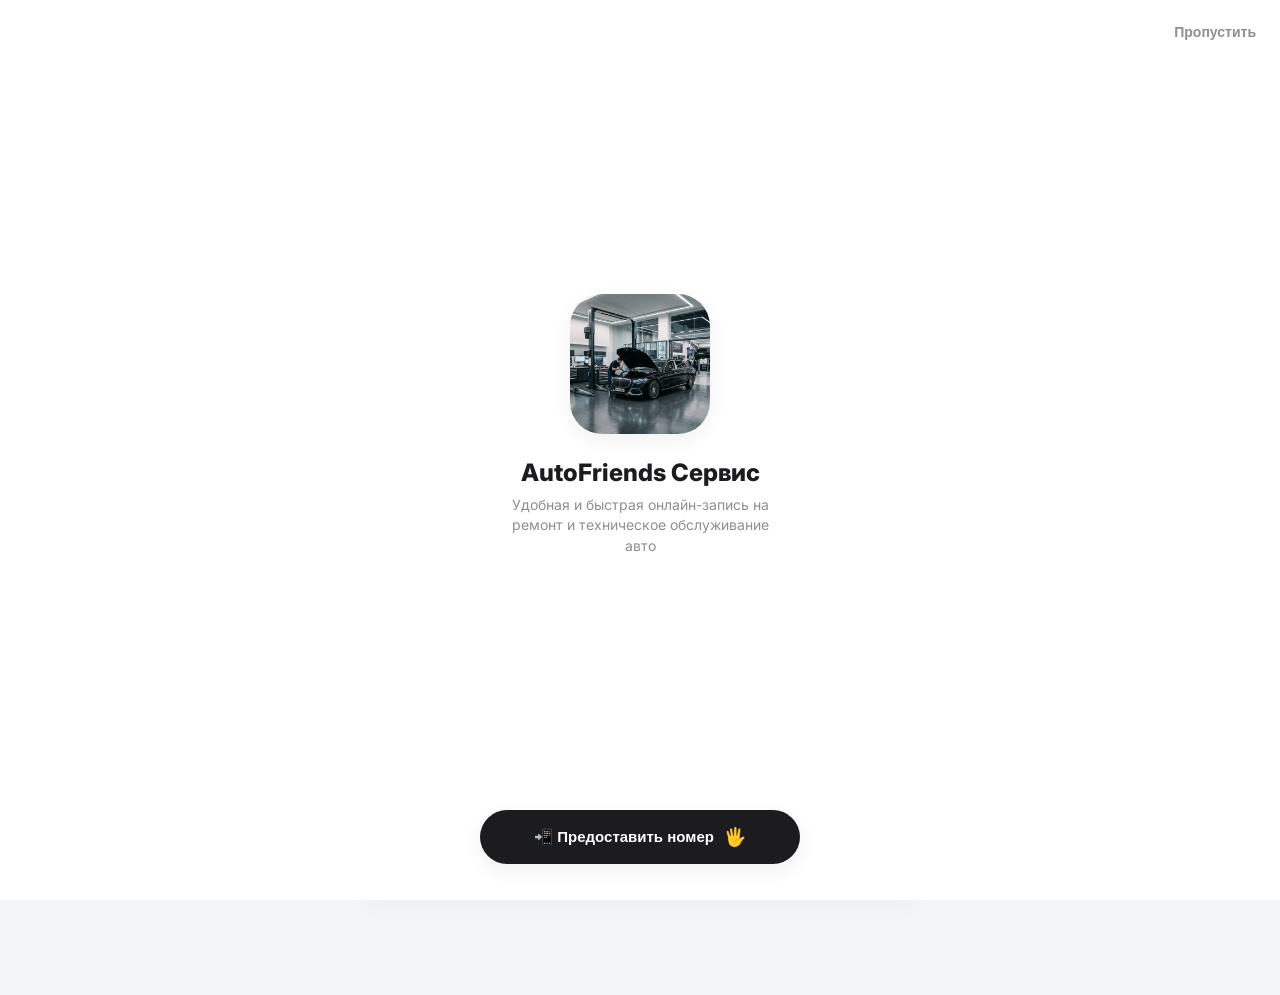
==== index.html @ 07f0e3ab "Implement SVG curved notch path under central floating circle button for navbar matching reference n" ====
<!DOCTYPE html>
<html lang="ru">
<head>
  <meta charset="UTF-8" />
  <meta name="viewport" content="width=device-width, initial-scale=1.0, maximum-scale=1.0, user-scalable=no, viewport-fit=cover" />
  <title>AutoFriends — Автосервис</title>
  <script src="https://telegram.org/js/telegram-web-app.js"></script>
  <link rel="preconnect" href="https://fonts.googleapis.com">
  <link rel="preconnect" href="https://fonts.gstatic.com" crossorigin>
  <link href="https://fonts.googleapis.com/css2?family=Inter:wght@400;500;600;700;800&display=swap" rel="stylesheet">
  <link rel="stylesheet" href="style.css?v=61.0" />
</head>
<body>

  <!-- ══════════════════════════════════════════════
       WELCOME ONBOARDING SCREEN (Hand Phone Request)
       ══════════════════════════════════════════════ -->
  <div id="triton-onboarding-screen" class="af-onboarding-overlay hidden">
    <div style="display:flex;justify-content:flex-end;">
      <button type="button" id="onboarding-cancel-btn" style="background:none;border:none;color:var(--gray-3);font-size:14px;font-weight:600;cursor:pointer;">Пропустить</button>
    </div>

    <div class="af-onboard-center">
      <div class="af-onboard-icon">
        <img src="images/hero.jpg" alt="AutoFriends" />
      </div>
      <h2 class="af-onboard-title">AutoFriends Сервис</h2>
      <p class="af-onboard-sub">Удобная и быстрая онлайн-запись на ремонт и техническое обслуживание авто</p>
    </div>

    <div>
      <button type="button" class="af-hand-phone-btn" id="onboarding-next-btn">
        <span>📲 Предоставить номер</span>
        <span style="font-size:18px;">🖐️</span>
      </button>
    </div>
  </div>

  <!-- ══════════════════════════════════════════════
       MAIN APP SHELL
       ══════════════════════════════════════════════ -->
  <div id="app">

    <!-- Top Header with Interactive Profile Chip -->
    <header class="af-header">
      <div class="af-header-title-box">
        <span class="af-header-sub">ОФИЦИАЛЬНЫЙ СЕРВИС</span>
        <h1 class="af-header-title">AutoFriends</h1>
      </div>

      <!-- User Profile Chip in Top Right Header -->
      <div class="af-user-chip" id="top-user-profile-btn" data-tab="profile">
        <div class="af-user-avatar">👤</div>
        <span class="af-user-name" id="user-greeting">Клиент</span>
      </div>
    </header>

    <!-- Main Content Tabs -->
    <main class="content">

      <!-- ════════════════════════════════════════
           🏠 TAB 1: ГЛАВНАЯ (Hero Slider + Big CTA + Advantages)
           ════════════════════════════════════════ -->
      <section id="tab-home" class="tab-content active">

        <!-- 1. Top Auto-Sliding Promo Carousel -->
        <div class="af-carousel-wrapper" id="home-promo-carousel">
          <div class="af-carousel-track" id="carousel-track">

            <!-- Slide 1 -->
            <div class="af-carousel-slide" style="background-image: url('images/hero.jpg');" data-tab="booking" data-step="1">
              <div class="af-slide-glass-panel">
                <span class="af-slide-tag">🔥 АКЦИЯ МЕСЯЦА</span>
                <h2 class="af-slide-title">Комплексное ТО со скидкой 15%</h2>
                <p class="af-slide-sub">Замена масла + 3 фильтра с гарантией 12 месяцев</p>
              </div>
            </div>

            <!-- Slide 2 -->
            <div class="af-carousel-slide" style="background-image: url('images/susp.jpg');" data-tab="booking" data-step="1">
              <div class="af-slide-glass-panel">
                <span class="af-slide-tag">⚡ СПЕЦПРЕДЛОЖЕНИЕ</span>
                <h2 class="af-slide-title">Бесплатная диагностика подвески</h2>
                <p class="af-slide-sub">При ремонте ходовой части от 3 000 ₽</p>
              </div>
            </div>

            <!-- Slide 3 -->
            <div class="af-carousel-slide" style="background-image: url('images/ac.jpg');" data-tab="booking" data-step="1">
              <div class="af-slide-glass-panel">
                <span class="af-slide-tag">❄️ КЛИМАТ СЕРВИС</span>
                <h2 class="af-slide-title">Заправка кондиционера за 1 990 ₽</h2>
                <p class="af-slide-sub">Полная антибактериальная обработка системы</p>
              </div>
            </div>

          </div>

          <!-- Carousel Dots -->
          <div class="af-carousel-dots">
            <span class="af-dot active" data-index="0"></span>
            <span class="af-dot" data-index="1"></span>
            <span class="af-dot" data-index="2"></span>
          </div>
        </div>

        <!-- 2. Big Action CTA Button -->
        <button type="button" class="af-home-cta-btn" data-tab="booking" data-step="1">
          <span>🚀 Записаться на обслуживание</span>
          <span style="font-size:18px;">➔</span>
        </button>

        <!-- 3. Service Advantages Cards -->
        <div class="af-advantages-grid">
          <div class="af-adv-card">
            <div class="af-adv-icon">🛠️</div>
            <div class="af-adv-title">Официальный сервис</div>
            <div class="af-adv-sub">Сертифицированное оборудование и гарантия на работы 12 месяцев</div>
          </div>

          <div class="af-adv-card">
            <div class="af-adv-icon">☕</div>
            <div class="af-adv-title">Зона ожидания и кофейня</div>
            <div class="af-adv-sub">Комфортная лаунж-зона, свежий кофе и свободный Wi-Fi</div>
          </div>

          <div class="af-adv-card">
            <div class="af-adv-icon">⏱️</div>
            <div class="af-adv-title">Без очередей</div>
            <div class="af-adv-sub">Прием автомобиля строго по времени вашей онлайн-записи</div>
          </div>
        </div>

      </section>

      <!-- ════════════════════════════════════════
           🏷 TAB 2: УСЛУГИ / БРОНИРОВАНИЕ (Clean Navigation & Pixel-Perfect Rows)
           ════════════════════════════════════════ -->
      <section id="tab-booking" class="tab-content">

        <div class="af-card">
          <h2 style="font-size:17px;font-weight:800;color:var(--dark);">📅 Онлайн-запись</h2>
          <p style="font-size:13px;color:var(--gray-3);">Выберите категорию, добавьте услуги и выберите время</p>
        </div>

        <!-- Wizard Step Bar -->
        <div class="af-wizard-bar">
          <div class="af-step-pill active" id="wizard-step-ind-1">1. Услуга</div>
          <div class="af-step-pill" id="wizard-step-ind-2">2. Мастер</div>
          <div class="af-step-pill" id="wizard-step-ind-3">3. Авто</div>
          <div class="af-step-pill" id="wizard-step-ind-4">4. Итог</div>
        </div>

        <form id="booking-form" style="display:flex;flex-direction:column;gap:16px;">

          <!-- Step 1: Big Rounded Rectangles Categories -->
          <div class="wizard-step-content active" id="form-step-1">

            <!-- Level 1 View: Main Categories Cards -->
            <div id="cat-overview-view" class="af-form-group">
              <label class="af-label">Выберите категорию услуг:</label>
              <input type="text" id="wizard-search-input" class="af-input" placeholder="🔍 Быстрый поиск услуги (ГРМ, масло, колодки)..." />
              
              <!-- Container for Big Rectangle Category Cards -->
              <div id="categories-cards-container" class="af-category-grid" style="margin-top:6px;"></div>
            </div>

            <!-- Level 2 View: Subservices of Selected Category -->
            <div id="cat-subservices-view" class="af-form-group hidden">
              <div class="af-subservices-header-box">
                <button type="button" id="back-to-categories-btn" class="af-back-cat-btn">
                  <span>← Все категории</span>
                </button>
                <div id="selected-cat-title-badge" class="af-cat-header-title"></div>
              </div>
              
              <div id="subservices-list-container" class="af-subservices-container"></div>
            </div>

            <!-- Summary of Selected Services -->
            <div id="selected-summary"></div>

            <button type="button" class="af-btn-primary" id="to-step-2-btn">
              Далее: Выбор мастера и времени ➔
            </button>
          </div>

          <!-- Step 2: Master & Calendar -->
          <div class="wizard-step-content hidden" id="form-step-2">
            <div class="af-form-group">
              <label class="af-label">Выберите мастера:</label>
              <div id="masters-container" style="display:flex;flex-direction:column;gap:10px;"></div>
            </div>

            <div class="af-form-group" id="calendar-step-group">
              <label class="af-label">Выберите дату:</label>
              <div class="af-calendar-card" id="full-calendar-widget"></div>
            </div>

            <div class="af-form-group hidden" id="slots-step-group">
              <div style="display:flex;align-items:center;justify-content:space-between;margin-bottom:6px;">
                <button type="button" class="af-btn-secondary" id="change-date-btn" style="padding:8px 14px;font-size:13px;">← Изменить дату</button>
                <span style="font-size:14px;font-weight:800;color:var(--dark);" id="slots-date-badge">28 ИЮЛЯ</span>
              </div>
              <label class="af-label" id="slots-header-label">Свободное время:</label>
              <div class="af-card">
                <div class="af-slots-grid" id="slots-container"></div>
              </div>
            </div>

            <div style="display:grid;grid-template-columns:auto 1fr;gap:10px;">
              <button type="button" class="af-btn-secondary" id="back-to-step-1-btn">← Назад</button>
              <button type="button" class="af-btn-primary" id="to-step-3-btn">Далее: Данные авто ➔</button>
            </div>
          </div>

          <!-- Step 3: Car Info -->
          <div class="wizard-step-content hidden" id="form-step-3">
            <div class="af-form-group">
              <label class="af-label" for="car-model">Марка и модель авто:</label>
              <input type="text" id="car-model" class="af-input" placeholder="Например: Audi Q5, BMW 5, Toyota Camry" />
            </div>

            <div class="af-form-group">
              <label class="af-label" for="car-number">Госномер (необязательно):</label>
              <input type="text" id="car-number" class="af-input" placeholder="А000АА180" maxlength="12" style="text-transform:uppercase;" />
            </div>

            <div style="display:grid;grid-template-columns:auto 1fr;gap:10px;">
              <button type="button" class="af-btn-secondary" id="back-to-step-2-btn">← Назад</button>
              <button type="button" class="af-btn-primary" id="to-step-4-btn">Далее: Проверка ➔</button>
            </div>
          </div>

          <!-- Step 4: Summary -->
          <div class="wizard-step-content hidden" id="form-step-4">
            <div class="af-form-group">
              <label class="af-label">Детали записи:</label>
              <div class="af-summary-card" id="final-booking-summary"></div>
            </div>

            <div class="af-form-group">
              <label class="af-label" for="phone-number">Телефон для связи:</label>
              <div style="display:flex;gap:8px;">
                <input type="tel" id="phone-number" class="af-input" placeholder="+7 (999) 000-00-00" readonly required style="flex:1;" />
                <button type="button" id="edit-phone-btn" class="af-btn-secondary" style="padding:12px 16px;">✏️</button>
              </div>
            </div>

            <div class="af-card" id="total-price-box" style="display:flex;align-items:center;justify-content:space-between;padding:18px;">
              <span class="af-label">Ориентировочно:</span>
              <span style="font-size:20px;font-weight:800;color:var(--dark);" id="total-price-val">от 0 ₽</span>
            </div>

            <div style="display:flex;align-items:center;gap:10px;padding:4px;">
              <input type="checkbox" id="privacy-agree" style="width:20px;height:20px;accent-color:var(--dark);cursor:pointer;" />
              <span style="font-size:12.5px;color:var(--gray-2);">Согласен с <a href="#" id="privacy-link" style="color:var(--dark);font-weight:700;">Политикой конфиденциальности</a></span>
            </div>

            <div style="display:grid;grid-template-columns:auto 1fr;gap:10px;">
              <button type="button" class="af-btn-secondary" id="back-to-step-3-btn">← Назад</button>
              <button type="submit" class="af-btn-primary" id="submit-booking-btn" disabled>
                🚀 Подтвердить запись
              </button>
            </div>
          </div>

        </form>
      </section>

      <!-- ════════════════════════════════════════
           📅 TAB 3: ЗАПИСИ (User Bookings List)
           ════════════════════════════════════════ -->
      <section id="tab-bookings-list" class="tab-content">
        <div class="af-section-header">
          <h2 class="af-section-title">Мои записи</h2>
        </div>
        <div id="user-bookings-list" style="display:flex;flex-direction:column;gap:12px;"></div>
      </section>

      <!-- ════════════════════════════════════════
           👤 TAB 4: ПРОФИЛЬ & МОДЕРАЦИЯ
           ════════════════════════════════════════ -->
      <section id="tab-profile" class="tab-content">

        <div class="af-card" style="display:flex;align-items:center;gap:16px;padding:20px;">
          <div class="af-user-avatar" style="width:56px;height:56px;font-size:28px;">👤</div>
          <div>
            <div style="font-size:17px;font-weight:800;" id="profile-name">Клиент</div>
            <div style="font-size:13px;color:var(--gray-3);margin-top:2px;" id="profile-phone">Телефон: Не указан</div>
          </div>
        </div>

        <div class="af-grid-2" style="grid-template-columns:1fr 1fr 1fr;gap:10px;">
          <div class="af-card" style="text-align:center;padding:14px 6px;">
            <div style="font-size:22px;font-weight:800;color:var(--dark);" id="stat-active">0</div>
            <div style="font-size:10px;color:var(--gray-3);font-weight:800;">АКТИВНЫХ</div>
          </div>
          <div class="af-card" style="text-align:center;padding:14px 6px;">
            <div style="font-size:22px;font-weight:800;color:var(--dark);" id="stat-total">0</div>
            <div style="font-size:10px;color:var(--gray-3);font-weight:800;">ВСЕГО</div>
          </div>
          <div class="af-card" style="text-align:center;padding:14px 6px;">
            <div style="font-size:22px;font-weight:800;color:var(--red);" id="stat-cancelled">0</div>
            <div style="font-size:10px;color:var(--gray-3);font-weight:800;">ОТКЛОНЕНО</div>
          </div>
        </div>

        <button id="admin-profile-btn" class="af-btn-primary hidden">
          🛡 Панель модератора
        </button>

        <!-- Admin Moderation Container -->
        <div id="admin-panel-section" class="hidden" style="display:flex;flex-direction:column;gap:14px;">
          <div class="af-card">
            <h3 style="font-size:16px;font-weight:800;">👨‍🔧 Управление сменами мастеров</h3>
            <p style="font-size:12px;color:var(--gray-3);">Снятие мастера со смены с предложением перезаписи клиентам</p>

            <div class="af-form-group">
              <label class="af-label">Мастер:</label>
              <select id="adm-master-select" class="af-input">
                <option value="Алексей Смирнов">Алексей Смирнов (Старший механик)</option>
                <option value="Дмитрий Ковалев">Дмитрий Ковалев (Диагност)</option>
                <option value="Игорь Соколов">Игорь Соколов (Ходовая)</option>
              </select>
            </div>

            <div class="af-form-group">
              <label class="af-label" for="adm-off-date">Дата отсутствия:</label>
              <input type="date" id="adm-off-date" class="af-input" />
            </div>

            <div class="af-form-group">
              <label class="af-label" for="adm-master-reason">Причина:</label>
              <input type="text" id="adm-master-reason" class="af-input" value="Больничный мастера" />
            </div>

            <button type="button" id="adm-trigger-reschedule-btn" class="af-btn-primary" style="background:var(--red);">
              ⚠️ Снять мастера и уведомить клиентов
            </button>
          </div>

          <div class="af-pills-row" id="admin-status-pills">
            <button type="button" class="af-pill-chip active" data-status="all">Все заявки</button>
            <button type="button" class="af-pill-chip" data-status="На рассмотрении">⏳ Ожидают</button>
            <button type="button" class="af-pill-chip" data-status="Одобрена">✅ Одобрены</button>
          </div>

          <div id="admin-bookings-list" style="display:flex;flex-direction:column;gap:10px;"></div>
        </div>

      </section>

    </main>

    <!-- ════════════════════════════════════════
         CURVED NOTCHED BOTTOM NAVIGATION BAR (Exact Ref Notch)
         ════════════════════════════════════════ -->
    <nav class="af-navbar" id="main-nav">
      <!-- SVG Curved Notch Background Path -->
      <svg class="af-navbar-svg" viewBox="0 0 400 70" preserveAspectRatio="none">
        <path d="M 0,0 L 140,0 C 154,0 162,32 200,32 C 238,32 246,0 260,0 L 400,0 L 400,70 L 0,70 Z" fill="rgba(255, 255, 255, 0.96)"/>
      </svg>

      <!-- 1. Главная -->
      <button class="af-nav-item active" data-tab="home">
        <span class="af-nav-icon">
          <svg viewBox="0 0 24 24"><path d="M19 17h2c.6 0 1-.4 1-1v-3c0-.9-.7-1.7-1.5-1.9C18.7 10.6 16 10 12 10s-6.7.6-8.5 1.1C2.7 11.3 2 12.1 2 13v3c0 .6.4 1 1 1h2m2 0a2 2 0 1 0 4 0 2 2 0 1 0-4 0m8 0a2 2 0 1 0 4 0 2 2 0 1 0-4 0M5 10l1.7-4.2C7 5.1 7.7 4.5 8.5 4.5h7c.8 0 1.5.6 1.8 1.3L19 10"/></svg>
        </span>
        <span class="af-nav-lbl">Главная</span>
      </button>

      <!-- 2. Услуги (Center Elevated Floating Circle Button in Curved Notch) -->
      <button class="af-nav-item af-nav-center-fab" data-tab="booking" data-step="1">
        <span class="af-fab-circle">
          <svg viewBox="0 0 24 24"><path d="M14.7 6.3a1 1 0 0 0 0 1.4l1.6 1.6a1 1 0 0 0 1.4 0l3.77-3.77a6 6 0 0 1-7.94 7.94l-6.91 6.91a2.12 2.12 0 0 1-3-3l6.91-6.91a6 6 0 0 1 7.94-7.94l-3.76 3.76z"/></svg>
        </span>
        <span class="af-nav-lbl">Услуги</span>
      </button>

      <!-- 3. Записи -->
      <button class="af-nav-item" data-tab="bookings-list">
        <span class="af-nav-icon">
          <svg viewBox="0 0 24 24"><rect x="3" y="4" width="18" height="18" rx="2" ry="2"/><line x1="16" y1="2" x2="16" y2="6"/><line x1="8" y1="2" x2="8" y2="6"/><line x1="3" y1="10" x2="21" y2="10"/></svg>
        </span>
        <span class="af-nav-lbl">Записи</span>
      </button>
    </nav>

    <!-- Modals -->
    <div id="admin-modal" class="modal-overlay hidden">
      <div class="modal-card">
        <h3 id="modal-title">Решение по заявке</h3>
        <textarea id="modal-comment" class="af-input" placeholder="Примечание клиенту..." rows="3"></textarea>
        <div style="display:flex;gap:8px;">
          <button id="modal-cancel-btn" class="af-btn-secondary" style="flex:1;">Отмена</button>
          <button id="modal-confirm-btn" class="af-btn-primary" style="flex:1;">Подтвердить</button>
        </div>
      </div>
    </div>

    <div id="privacy-modal" class="modal-overlay hidden">
      <div class="modal-card">
        <h3>🔒 Политика конфиденциальности</h3>
        <p style="font-size:13px;color:var(--gray-3);line-height:1.5;">
          Мы собираем ваше имя, телефон и данные авто исключительно для оформления записи в сервисе.
        </p>
        <button type="button" class="af-btn-primary" id="close-privacy-btn">Понятно</button>
      </div>
    </div>

    <div id="toast" class="glass-toast hidden"></div>
  </div>

  <script src="app.js?v=61.0"></script>
</body>
</html>
---- style.css ----
/* ============================================================
   AUTOFRIENDS LIGHT iOS DESIGN SYSTEM (Reference Match)
   Clean Off-White · Dark Charcoal #1c1c1e · Inline SVG Nav Icons
   ============================================================ */

@import url('https://fonts.googleapis.com/css2?family=Inter:wght@400;500;600;700;800&display=swap');

/* ── CSS Variables ─────────────────────────────────────────── */
:root {
  --bg:            #f4f5f7;
  --bg-card:       #ffffff;
  --bg-card-sub:   #f9fafb;
  --bg-pill:       #eef0f4;

  --dark:          #1c1c1e;
  --dark-hover:    #2c2c2e;
  --gray-1:        #3a3a3c;
  --gray-2:        #6c6c70;
  --gray-3:        #8e8e93;
  --gray-4:        #aeaeb2;
  --gray-5:        #c7c7cc;
  --gray-6:        #e5e5ea;
  --gray-light:    #f2f2f7;

  --green:         #34c759;
  --blue:          #007aff;
  --red:           #ff3b30;
  --yellow:        #ffcc00;

  --r-sm:          10px;
  --r-md:          16px;
  --r-lg:          22px;
  --r-pill:        999px;

  --font-main:     'Inter', -apple-system, BlinkMacSystemFont, "Segoe UI", Roboto, sans-serif;

  --shadow-sm:     0 2px 10px rgba(0, 0, 0, 0.04);
  --shadow-md:     0 6px 20px rgba(0, 0, 0, 0.06);
  --shadow-lg:     0 12px 32px rgba(0, 0, 0, 0.10);

  --ease:          cubic-bezier(0.25, 1, 0.5, 1);
  --spring:        cubic-bezier(0.34, 1.56, 0.64, 1);
}

/* ── Reset ──────────────────────────────────────────────────── */
*, *::before, *::after {
  box-sizing: border-box;
  margin: 0; padding: 0;
  -webkit-tap-highlight-color: transparent;
}

html, body {
  width: 100%;
  min-height: 100vh;
  background: var(--bg);
  color: var(--dark);
  font-family: var(--font-main);
  font-size: 15px;
  -webkit-font-smoothing: antialiased;
  overflow-x: hidden;
}

body {
  padding-bottom: max(95px, env(safe-area-inset-bottom));
  padding-top: env(safe-area-inset-top, 0px);
}

/* ── App Container ─────────────────────────────────────────── */
#app {
  max-width: 540px;
  margin: 0 auto;
  min-height: 100vh;
  display: flex;
  flex-direction: column;
  position: relative;
  padding: 12px 16px 0;
  gap: 16px;
}

.hidden { display: none !important; }

/* ── Header Bar ─────────────────────────────────────────────── */
.af-header {
  display: flex;
  align-items: center;
  justify-content: space-between;
  padding: 4px 2px;
}

.af-header-title-box {
  display: flex;
  flex-direction: column;
}

.af-header-sub {
  font-size: 11px;
  font-weight: 600;
  color: var(--gray-3);
  text-transform: uppercase;
  letter-spacing: 0.5px;
}

.af-header-title {
  font-size: 22px;
  font-weight: 800;
  color: var(--dark);
  letter-spacing: -0.4px;
}

.af-user-chip {
  display: flex;
  align-items: center;
  gap: 8px;
  padding: 6px 14px;
  background: var(--bg-card);
  border-radius: var(--r-pill);
  box-shadow: var(--shadow-sm);
  border: 1px solid rgba(0,0,0,0.04);
  cursor: pointer;
  user-select: none;
  transition: transform 0.15s var(--spring), background 0.15s var(--ease), box-shadow 0.15s var(--ease);
}

.af-user-chip:active {
  transform: scale(0.94);
  background: var(--bg-pill);
  box-shadow: var(--shadow-md);
}

.af-user-avatar {
  width: 28px;
  height: 28px;
  border-radius: 50%;
  background: var(--gray-light);
  display: flex;
  align-items: center;
  justify-content: center;
  font-size: 15px;
}

.af-user-name {
  font-size: 13px;
  font-weight: 700;
  color: var(--dark);
}

/* ── Tab Content Container ──────────────────────────────────── */
.content {
  flex: 1;
  display: flex;
  flex-direction: column;
}

.tab-content {
  display: none;
  flex-direction: column;
  gap: 18px;
  animation: afFade 0.22s var(--ease) both;
}

.tab-content.active { display: flex; }

@keyframes afFade {
  from { opacity: 0; transform: translateY(4px); }
  to   { opacity: 1; transform: translateY(0); }
}

/* ═══════════════════════════════════════════════════════════
   AUTO-SLIDING PROMO BANNER CAROUSEL (Top Images Slider)
   ═══════════════════════════════════════════════════════════ */

.af-carousel-wrapper {
  position: relative;
  width: 100%;
  border-radius: var(--r-lg);
  overflow: hidden;
  box-shadow: var(--shadow-md);
  cursor: pointer;
}

.af-carousel-track {
  display: flex;
  transition: transform 0.4s var(--ease);
  width: 100%;
}

.af-carousel-slide {
  min-width: 100%;
  height: 200px;
  position: relative;
  background-size: cover;
  background-position: center;
  display: flex;
  flex-direction: column;
  justify-content: flex-end;
  padding: 14px;
  transition: transform 0.18s var(--spring);
}

.af-carousel-slide:active {
  transform: scale(0.97);
}

/* Soft Frosted White Glass Panel for Promo Banner */
.af-slide-glass-panel {
  position: relative;
  z-index: 2;
  background: rgba(255, 255, 255, 0.92);
  backdrop-filter: blur(16px);
  -webkit-backdrop-filter: blur(16px);
  border-radius: var(--r-md);
  padding: 14px 16px;
  display: flex;
  flex-direction: column;
  gap: 4px;
  color: var(--dark);
  box-shadow: 0 4px 16px rgba(0, 0, 0, 0.1);
  border: 1px solid rgba(255, 255, 255, 0.6);
}

.af-slide-tag {
  align-self: flex-start;
  padding: 4px 10px;
  background: var(--dark);
  color: #ffffff;
  border-radius: var(--r-pill);
  font-size: 10px;
  font-weight: 800;
  text-transform: uppercase;
  letter-spacing: 0.5px;
  margin-bottom: 2px;
}

.af-slide-title {
  font-size: 18px;
  font-weight: 800;
  color: var(--dark);
  line-height: 1.25;
}

.af-slide-sub {
  font-size: 13px;
  color: var(--gray-2);
  font-weight: 600;
}

/* Carousel Indicators (Dots) */
.af-carousel-dots {
  position: absolute;
  top: 14px;
  right: 14px;
  display: flex;
  gap: 6px;
  z-index: 3;
}

.af-dot {
  width: 7px;
  height: 7px;
  border-radius: 50%;
  background: rgba(255, 255, 255, 0.5);
  backdrop-filter: blur(4px);
  transition: all 0.25s var(--ease);
}

.af-dot.active {
  width: 18px;
  border-radius: 4px;
  background: var(--dark);
}

/* Big Hero CTA Button on Home Screen */
.af-home-cta-btn {
  width: 100%;
  padding: 18px 24px;
  background: var(--dark);
  color: #ffffff;
  border: none;
  border-radius: var(--r-lg);
  font-size: 16px;
  font-weight: 800;
  font-family: var(--font-main);
  display: flex;
  align-items: center;
  justify-content: space-between;
  cursor: pointer;
  box-shadow: var(--shadow-md);
  transition: transform 0.18s var(--spring), background 0.15s var(--ease);
}

.af-home-cta-btn:active {
  transform: scale(0.97);
  background: var(--dark-hover);
}

/* Advantage Cards Grid on Home Tab */
.af-advantages-grid {
  display: flex;
  flex-direction: column;
  gap: 12px;
}

.af-adv-card {
  background: var(--bg-card);
  border-radius: var(--r-lg);
  padding: 18px 20px;
  box-shadow: var(--shadow-sm);
  border: 1px solid rgba(0, 0, 0, 0.04);
  display: flex;
  flex-direction: column;
  gap: 4px;
}

.af-adv-icon {
  font-size: 26px;
  margin-bottom: 4px;
}

.af-adv-title {
  font-size: 16px;
  font-weight: 800;
  color: var(--dark);
}

.af-adv-sub {
  font-size: 13px;
  color: var(--gray-2);
  line-height: 1.4;
  font-weight: 500;
}

/* ═══════════════════════════════════════════════════════════
   BIG ROUNDED RECTANGLE CATEGORY CARDS (Services Step 1)
   ═══════════════════════════════════════════════════════════ */

.af-category-grid {
  display: flex;
  flex-direction: column;
  gap: 14px;
}

/* Big Rounded Rectangle Category Card */
.af-cat-card {
  background: var(--bg-card);
  border-radius: var(--r-lg);
  padding: 20px 22px;
  box-shadow: var(--shadow-sm);
  border: 1px solid rgba(0, 0, 0, 0.04);
  display: flex;
  align-items: center;
  justify-content: space-between;
  cursor: pointer;
  transition: transform 0.18s var(--spring), box-shadow 0.18s var(--ease);
}

.af-cat-card:active {
  transform: scale(0.97);
  box-shadow: var(--shadow-md);
}

.af-cat-card-left {
  display: flex;
  align-items: center;
  gap: 16px;
}

.af-cat-icon {
  width: 48px;
  height: 48px;
  border-radius: 16px;
  background: var(--bg-pill);
  display: flex;
  align-items: center;
  justify-content: center;
  font-size: 24px;
  flex-shrink: 0;
}

.af-cat-info {
  display: flex;
  flex-direction: column;
  gap: 4px;
}

.af-cat-title {
  font-size: 16px;
  font-weight: 800;
  color: var(--dark);
  line-height: 1.25;
}

.af-cat-count {
  font-size: 13px;
  font-weight: 600;
  color: var(--gray-3);
}

.af-cat-arrow {
  font-size: 18px;
  font-weight: 800;
  color: var(--gray-3);
}

/* Sub-Services Category Page List Layout */
.af-subservices-container {
  display: flex;
  flex-direction: column;
  gap: 12px;
}

.af-subservices-header-box {
  display: flex;
  flex-direction: column;
  gap: 10px;
  margin-bottom: 8px;
}

.af-back-cat-btn {
  align-self: flex-start;
  display: inline-flex;
  align-items: center;
  gap: 8px;
  padding: 10px 18px;
  background: var(--bg-pill);
  border: none;
  border-radius: var(--r-pill);
  color: var(--dark);
  font-size: 14px;
  font-weight: 700;
  font-family: var(--font-main);
  cursor: pointer;
  transition: transform 0.15s var(--spring), background 0.15s var(--ease);
}

.af-back-cat-btn:active {
  transform: scale(0.95);
  background: var(--gray-6);
}

.af-cat-header-title {
  font-size: 19px;
  font-weight: 800;
  color: var(--dark);
  letter-spacing: -0.3px;
}

/* Service Row Layout - Fixed Perfect Alignment & Non-wrapping Price */
.af-service-check-row {
  display: flex;
  align-items: center;
  justify-content: space-between;
  gap: 12px;
  padding: 16px 18px;
  background: var(--bg-card);
  border-radius: var(--r-md);
  border: 1.5px solid transparent;
  box-shadow: var(--shadow-sm);
  cursor: pointer;
  user-select: none;
  transition: transform 0.15s var(--spring), border-color 0.15s var(--ease), box-shadow 0.15s var(--ease);
}

.af-service-check-row:active {
  transform: scale(0.98);
}

.af-service-check-row.selected {
  background: #ffffff;
  border-color: var(--green);
  box-shadow: 0 4px 16px rgba(52, 199, 89, 0.14);
}

.af-service-check-left {
  display: flex;
  align-items: center;
  gap: 14px;
  flex: 1;
  min-width: 0;
}

/* Fixed dimensions for perfect circle checkbox */
.af-checkbox-badge {
  width: 26px;
  height: 26px;
  min-width: 26px;
  min-height: 26px;
  border-radius: 50%;
  border: 2px solid var(--gray-4);
  display: flex;
  align-items: center;
  justify-content: center;
  font-size: 13px;
  color: transparent;
  flex-shrink: 0;
  transition: all 0.15s var(--ease);
}

.af-service-check-row.selected .af-checkbox-badge {
  background: var(--green);
  border-color: var(--green);
  color: #ffffff;
  font-weight: 800;
}

.af-service-name {
  font-size: 14.5px;
  font-weight: 700;
  color: var(--dark);
  line-height: 1.35;
  flex: 1;
  word-break: break-word;
}

/* Non-wrapping price badge */
.af-service-tag-price {
  font-size: 14.5px;
  font-weight: 800;
  color: var(--dark);
  white-space: nowrap;
  flex-shrink: 0;
  text-align: right;
  margin-left: 8px;
}

/* ═══════════════════════════════════════════════════════════
   SPACIOUS & ERGONOMIC BOOKING WIZARD (Steps 1, 2, 3, 4)
   ═══════════════════════════════════════════════════════════ */

.af-wizard-bar {
  display: flex;
  background: var(--bg-pill);
  padding: 5px;
  border-radius: var(--r-md);
  gap: 6px;
}

.af-step-pill {
  flex: 1;
  padding: 10px 4px;
  border-radius: 12px;
  text-align: center;
  font-size: 12px;
  font-weight: 600;
  color: var(--gray-3);
  transition: all 0.18s var(--ease);
}

.af-step-pill.active {
  background: var(--bg-card);
  color: var(--dark);
  font-weight: 800;
  box-shadow: var(--shadow-sm);
}

.af-step-pill.completed { color: var(--green); }

.wizard-step-content {
  display: flex;
  flex-direction: column;
  gap: 16px;
}

.af-card {
  background: var(--bg-card);
  border-radius: var(--r-lg);
  padding: 20px;
  box-shadow: var(--shadow-sm);
  border: 1px solid rgba(0,0,0,0.04);
  display: flex;
  flex-direction: column;
  gap: 12px;
  position: relative;
}

.af-btn-primary {
  width: 100%;
  padding: 16px 22px;
  background: var(--dark);
  border: none;
  border-radius: var(--r-md);
  color: #ffffff;
  font-size: 16px;
  font-weight: 800;
  font-family: var(--font-main);
  cursor: pointer;
  box-shadow: var(--shadow-sm);
  display: flex;
  align-items: center;
  justify-content: center;
  gap: 8px;
  transition: transform 0.15s var(--spring), background 0.15s var(--ease);
}

.af-btn-primary:active {
  transform: scale(0.97);
  background: var(--dark-hover);
}

.af-btn-primary:disabled {
  opacity: 0.4;
  cursor: not-allowed;
}

.af-btn-secondary {
  padding: 16px 20px;
  background: var(--bg-pill);
  border: none;
  border-radius: var(--r-md);
  color: var(--dark);
  font-size: 15px;
  font-weight: 700;
  font-family: var(--font-main);
  cursor: pointer;
  transition: background 0.15s var(--ease);
}

.af-btn-secondary:active { background: var(--gray-6); }

.af-form-group {
  display: flex;
  flex-direction: column;
  gap: 8px;
}

.af-label {
  font-size: 12px;
  font-weight: 800;
  color: var(--gray-2);
  text-transform: uppercase;
  letter-spacing: 0.6px;
}

.af-input {
  width: 100%;
  padding: 14px 16px;
  background: var(--bg-pill);
  border: 1.5px solid transparent;
  border-radius: var(--r-md);
  font-size: 15px;
  font-weight: 600;
  font-family: var(--font-main);
  color: var(--dark);
  outline: none;
  transition: all 0.15s var(--ease);
}

.af-input:focus {
  background: var(--bg-card);
  border-color: var(--dark);
  box-shadow: var(--shadow-sm);
}

/* Master Cards */
.af-master-card {
  display: flex;
  align-items: center;
  gap: 14px;
  padding: 16px;
  background: var(--bg-card);
  border-radius: var(--r-md);
  border: 2px solid transparent;
  cursor: pointer;
  box-shadow: var(--shadow-sm);
}

.af-master-card.selected {
  border-color: var(--dark);
  background: #ffffff;
}

.af-master-avatar {
  width: 46px;
  height: 46px;
  border-radius: 50%;
  background: var(--bg-pill);
  display: flex;
  align-items: center;
  justify-content: center;
  font-size: 22px;
}

.af-master-name {
  font-size: 15px;
  font-weight: 800;
  color: var(--dark);
}

.af-master-role {
  font-size: 12px;
  color: var(--gray-3);
  margin-top: 2px;
}

/* Light Calendar */
.af-calendar-card {
  background: var(--bg-card);
  border-radius: var(--r-lg);
  padding: 18px;
  box-shadow: var(--shadow-sm);
  display: flex;
  flex-direction: column;
  gap: 14px;
}

.af-cal-header {
  display: flex;
  align-items: center;
  justify-content: space-between;
}

.af-cal-title { font-size: 16px; font-weight: 800; }

.af-cal-btn {
  width: 34px;
  height: 34px;
  border-radius: 50%;
  background: var(--bg-pill);
  border: none;
  font-size: 16px;
  font-weight: 800;
  cursor: pointer;
}

.af-cal-weekdays {
  display: grid;
  grid-template-columns: repeat(7, 1fr);
  text-align: center;
  font-size: 12px;
  font-weight: 700;
  color: var(--gray-3);
}

.af-cal-grid {
  display: grid;
  grid-template-columns: repeat(7, 1fr);
  gap: 6px;
}

.af-cal-day {
  aspect-ratio: 1/1;
  display: flex;
  align-items: center;
  justify-content: center;
  font-size: 14px;
  font-weight: 700;
  border-radius: 50%;
  cursor: pointer;
}

.af-cal-day.empty { visibility: hidden; pointer-events: none; }
.af-cal-day.past { opacity: 0.3; cursor: not-allowed; text-decoration: line-through; }
.af-cal-day.today { border: 2px solid var(--dark); }
.af-cal-day.selected { background: var(--dark); color: #ffffff; }

/* Time Slots */
.af-slots-grid {
  display: grid;
  grid-template-columns: repeat(3, 1fr);
  gap: 10px;
}

.af-slot-item {
  padding: 12px 6px;
  border-radius: var(--r-md);
  background: var(--bg-pill);
  font-size: 14px;
  font-weight: 800;
  text-align: center;
  cursor: pointer;
}

.af-slot-item.active {
  background: var(--dark);
  color: #ffffff;
}

.af-slot-item.booked {
  opacity: 0.3;
  text-decoration: line-through;
  pointer-events: none;
}

.af-summary-card {
  background: var(--bg-card);
  border-radius: var(--r-lg);
  padding: 18px;
  box-shadow: var(--shadow-sm);
  display: flex;
  flex-direction: column;
  gap: 12px;
}

.af-summary-row {
  display: flex;
  justify-content: space-between;
  font-size: 14px;
}

.af-summary-lbl { color: var(--gray-3); font-weight: 600; }
.af-summary-val { color: var(--dark); font-weight: 800; }

/* ═══════════════════════════════════════════════════════════
   CURVED NOTCHED BOTTOM NAVIGATION BAR (Exact Reference Notch)
   ═══════════════════════════════════════════════════════════ */

.af-navbar {
  position: fixed;
  bottom: 0;
  left: 50%;
  transform: translateX(-50%);
  width: 100%;
  max-width: 540px;
  height: 68px;
  display: flex;
  align-items: flex-end;
  justify-content: space-around;
  padding: 0 14px max(10px, env(safe-area-inset-bottom));
  background: transparent;
  z-index: 50;
}

.af-navbar-svg {
  position: absolute;
  top: 0;
  left: 0;
  width: 100%;
  height: 100%;
  z-index: 1;
  filter: drop-shadow(0 -4px 14px rgba(0, 0, 0, 0.06));
  pointer-events: none;
}

.af-nav-item {
  position: relative;
  z-index: 2;
  display: flex;
  flex-direction: column;
  align-items: center;
  gap: 3px;
  background: none;
  border: none;
  cursor: pointer;
  padding: 4px 12px 6px;
  flex: 1;
}

.af-nav-icon {
  width: 24px;
  height: 24px;
  display: flex;
  align-items: center;
  justify-content: center;
  color: var(--gray-3);
  transition: transform 0.15s var(--spring), color 0.15s var(--ease);
}

.af-nav-icon svg {
  width: 100%;
  height: 100%;
  stroke: currentColor;
  fill: none;
  stroke-width: 2;
  stroke-linecap: round;
  stroke-linejoin: round;
}

.af-nav-lbl {
  font-size: 10px;
  font-weight: 600;
  color: var(--gray-3);
  transition: color 0.15s var(--ease);
}

.af-nav-item.active .af-nav-icon {
  color: var(--dark);
  transform: scale(1.12);
}

.af-nav-item.active .af-nav-lbl {
  color: var(--dark);
  font-weight: 800;
}

/* Center Elevated Floating Circle Button (FAB) in Curved Notch */
.af-nav-center-fab {
  position: relative;
  z-index: 10;
  top: -18px;
  display: flex;
  flex-direction: column;
  align-items: center;
  gap: 4px;
  background: none;
  border: none;
  cursor: pointer;
}

.af-fab-circle {
  width: 54px;
  height: 54px;
  border-radius: 50%;
  background: var(--dark);
  color: #ffffff;
  display: flex;
  align-items: center;
  justify-content: center;
  box-shadow: 0 8px 22px rgba(28, 28, 30, 0.32);
  transition: transform 0.18s var(--spring), background 0.15s var(--ease), box-shadow 0.15s var(--ease);
}

.af-fab-circle svg {
  width: 24px;
  height: 24px;
  stroke: #ffffff;
  fill: none;
  stroke-width: 2;
  stroke-linecap: round;
  stroke-linejoin: round;
}

.af-nav-center-fab:active .af-fab-circle {
  transform: scale(0.92);
  background: var(--dark-hover);
}

.af-nav-center-fab.active .af-fab-circle {
  background: var(--dark);
  box-shadow: 0 10px 26px rgba(28, 28, 30, 0.42);
  transform: scale(1.08);
}

.af-nav-center-fab.active .af-nav-lbl {
  color: var(--dark);
  font-weight: 800;
}

/* Onboarding Modal with Hand Phone Request Button */
.af-onboarding-overlay {
  position: fixed;
  inset: 0;
  z-index: 999;
  background: #ffffff;
  display: none;
  flex-direction: column;
  justify-content: space-between;
  padding: max(24px, env(safe-area-inset-top)) 24px max(36px, env(safe-area-inset-bottom));
}

.af-onboarding-overlay.visible {
  display: flex !important;
  animation: afFade 0.3s var(--ease) both;
}

.af-onboard-center {
  display: flex;
  flex-direction: column;
  align-items: center;
  text-align: center;
  margin: auto 0;
}

.af-onboard-icon {
  width: 140px;
  height: 140px;
  border-radius: 32px;
  overflow: hidden;
  margin-bottom: 24px;
  box-shadow: var(--shadow-md);
}

.af-onboard-icon img {
  width: 100%;
  height: 100%;
  object-fit: cover;
}

.af-onboard-title {
  font-size: 24px;
  font-weight: 800;
  color: var(--dark);
  margin-bottom: 8px;
}

.af-onboard-sub {
  font-size: 14px;
  color: var(--gray-3);
  line-height: 1.45;
  max-width: 280px;
}

.af-hand-phone-btn {
  width: 100%;
  max-width: 320px;
  padding: 16px 24px;
  border-radius: var(--r-pill);
  background: var(--dark);
  color: #ffffff;
  font-size: 15px;
  font-weight: 800;
  display: flex;
  align-items: center;
  justify-content: center;
  gap: 10px;
  border: none;
  cursor: pointer;
  box-shadow: var(--shadow-md);
  margin: 0 auto;
  transition: transform 0.18s var(--spring);
}

.af-hand-phone-btn:active {
  transform: scale(0.95);
}

.modal-overlay {
  position: fixed;
  inset: 0;
  background: rgba(0,0,0,0.4);
  backdrop-filter: blur(8px);
  z-index: 100;
  display: flex;
  align-items: flex-end;
  justify-content: center;
  padding: 0 14px max(20px, env(safe-area-inset-bottom));
}

.modal-card {
  width: 100%;
  max-width: 500px;
  padding: 20px;
  background: var(--bg-card);
  border-radius: var(--r-lg);
  box-shadow: var(--shadow-lg);
  display: flex;
  flex-direction: column;
  gap: 12px;
}

.glass-toast {
  position: fixed;
  bottom: calc(max(14px, env(safe-area-inset-bottom)) + 74px);
  left: 50%;
  transform: translateX(-50%);
  background: var(--dark);
  color: #ffffff;
  padding: 10px 18px;
  border-radius: var(--r-pill);
  font-size: 13px;
  font-weight: 700;
  box-shadow: var(--shadow-md);
  z-index: 200;
}
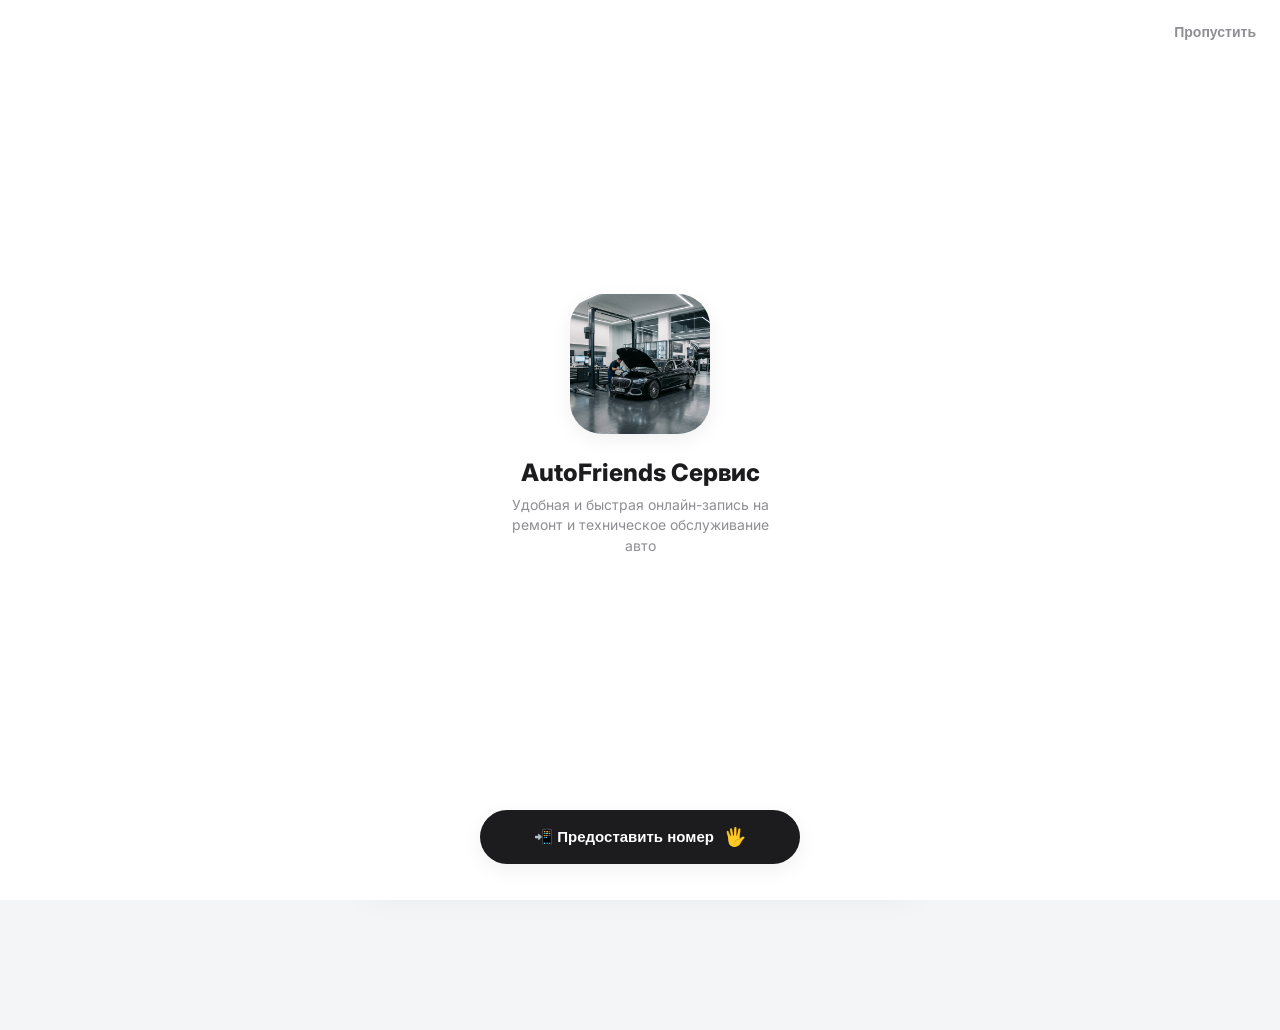
==== commit edd05f70: "Make navbar SVG notch snug around 58px FAB circle, align all 3 nav labels on exact baseline, center " ====
--- a/index.html
+++ b/index.html
@@ -8,7 +8,7 @@
   <link rel="preconnect" href="https://fonts.googleapis.com">
   <link rel="preconnect" href="https://fonts.gstatic.com" crossorigin>
   <link href="https://fonts.googleapis.com/css2?family=Inter:wght@400;500;600;700;800&display=swap" rel="stylesheet">
-  <link rel="stylesheet" href="style.css?v=61.0" />
+  <link rel="stylesheet" href="style.css?v=63.0" />
 </head>
 <body>
 
@@ -279,30 +279,29 @@
       </section>
 
       <!-- ════════════════════════════════════════
-           👤 TAB 4: ПРОФИЛЬ & МОДЕРАЦИЯ
+           👤 TAB 4: ПРОФИЛЬ & МОДЕРАЦИЯ (Centered Avatar + Refined Moderator Layout)
            ════════════════════════════════════════ -->
       <section id="tab-profile" class="tab-content">
 
-        <div class="af-card" style="display:flex;align-items:center;gap:16px;padding:20px;">
-          <div class="af-user-avatar" style="width:56px;height:56px;font-size:28px;">👤</div>
-          <div>
-            <div style="font-size:17px;font-weight:800;" id="profile-name">Клиент</div>
-            <div style="font-size:13px;color:var(--gray-3);margin-top:2px;" id="profile-phone">Телефон: Не указан</div>
-          </div>
-        </div>
-
-        <div class="af-grid-2" style="grid-template-columns:1fr 1fr 1fr;gap:10px;">
-          <div class="af-card" style="text-align:center;padding:14px 6px;">
-            <div style="font-size:22px;font-weight:800;color:var(--dark);" id="stat-active">0</div>
-            <div style="font-size:10px;color:var(--gray-3);font-weight:800;">АКТИВНЫХ</div>
-          </div>
-          <div class="af-card" style="text-align:center;padding:14px 6px;">
-            <div style="font-size:22px;font-weight:800;color:var(--dark);" id="stat-total">0</div>
-            <div style="font-size:10px;color:var(--gray-3);font-weight:800;">ВСЕГО</div>
-          </div>
-          <div class="af-card" style="text-align:center;padding:14px 6px;">
-            <div style="font-size:22px;font-weight:800;color:var(--red);" id="stat-cancelled">0</div>
-            <div style="font-size:10px;color:var(--gray-3);font-weight:800;">ОТКЛОНЕНО</div>
+        <!-- Centered Profile Card: Avatar on Top, Name under Avatar, Phone under Name -->
+        <div class="af-card af-profile-centered-header">
+          <div class="af-user-avatar-large">👤</div>
+          <div class="af-profile-name-large" id="profile-name">Клиент</div>
+          <div class="af-profile-phone-sub" id="profile-phone">Телефон: Не указан</div>
+        </div>
+
+        <div class="af-grid-3-stats">
+          <div class="af-card af-stat-box">
+            <div class="af-stat-num" id="stat-active">0</div>
+            <div class="af-stat-lbl">АКТИВНЫХ</div>
+          </div>
+          <div class="af-card af-stat-box">
+            <div class="af-stat-num" id="stat-total">0</div>
+            <div class="af-stat-lbl">ВСЕГО</div>
+          </div>
+          <div class="af-card af-stat-box">
+            <div class="af-stat-num" style="color:var(--red);" id="stat-cancelled">0</div>
+            <div class="af-stat-lbl">ОТКЛОНЕНО</div>
           </div>
         </div>
 
@@ -310,15 +309,18 @@
           🛡 Панель модератора
         </button>
 
-        <!-- Admin Moderation Container -->
-        <div id="admin-panel-section" class="hidden" style="display:flex;flex-direction:column;gap:14px;">
+        <!-- Refined Admin Moderation Panel -->
+        <div id="admin-panel-section" class="hidden" style="display:flex;flex-direction:column;gap:16px;">
           <div class="af-card">
-            <h3 style="font-size:16px;font-weight:800;">👨‍🔧 Управление сменами мастеров</h3>
-            <p style="font-size:12px;color:var(--gray-3);">Снятие мастера со смены с предложением перезаписи клиентам</p>
-
-            <div class="af-form-group">
-              <label class="af-label">Мастер:</label>
-              <select id="adm-master-select" class="af-input">
+            <div class="af-mod-header">
+              <span class="af-mod-badge">👨‍🔧 МОДЕРАЦИЯ СМЕН</span>
+              <h3 class="af-mod-title">Управление мастерами</h3>
+              <p class="af-mod-desc">Снятие мастера со смены с предложением перезаписи клиентам</p>
+            </div>
+
+            <div class="af-form-group">
+              <label class="af-label">Выбор мастера:</label>
+              <select id="adm-master-select" class="af-input af-select">
                 <option value="Алексей Смирнов">Алексей Смирнов (Старший механик)</option>
                 <option value="Дмитрий Ковалев">Дмитрий Ковалев (Диагност)</option>
                 <option value="Игорь Соколов">Игорь Соколов (Ходовая)</option>
@@ -331,22 +333,22 @@
             </div>
 
             <div class="af-form-group">
-              <label class="af-label" for="adm-master-reason">Причина:</label>
-              <input type="text" id="adm-master-reason" class="af-input" value="Больничный мастера" />
-            </div>
-
-            <button type="button" id="adm-trigger-reschedule-btn" class="af-btn-primary" style="background:var(--red);">
+              <label class="af-label" for="adm-master-reason">Причина отмены:</label>
+              <input type="text" id="adm-master-reason" class="af-input" value="Больничный мастера" placeholder="Укажите причину..." />
+            </div>
+
+            <button type="button" id="adm-trigger-reschedule-btn" class="af-btn-primary" style="background:var(--red);margin-top:6px;">
               ⚠️ Снять мастера и уведомить клиентов
             </button>
           </div>
 
-          <div class="af-pills-row" id="admin-status-pills">
-            <button type="button" class="af-pill-chip active" data-status="all">Все заявки</button>
-            <button type="button" class="af-pill-chip" data-status="На рассмотрении">⏳ Ожидают</button>
-            <button type="button" class="af-pill-chip" data-status="Одобрена">✅ Одобрены</button>
-          </div>
-
-          <div id="admin-bookings-list" style="display:flex;flex-direction:column;gap:10px;"></div>
+          <div class="af-admin-filter-bar" id="admin-status-pills">
+            <button type="button" class="af-filter-chip active" data-status="all">Все заявки</button>
+            <button type="button" class="af-filter-chip" data-status="На рассмотрении">⏳ Ожидают</button>
+            <button type="button" class="af-filter-chip" data-status="Одобрена">✅ Одобрены</button>
+          </div>
+
+          <div id="admin-bookings-list" style="display:flex;flex-direction:column;gap:12px;"></div>
         </div>
 
       </section>
@@ -354,12 +356,12 @@
     </main>
 
     <!-- ════════════════════════════════════════
-         CURVED NOTCHED BOTTOM NAVIGATION BAR (Exact Ref Notch)
+         CURVED NOTCHED BOTTOM NAVIGATION BAR (Snug Cutout & Exact Baseline Labels)
          ════════════════════════════════════════ -->
     <nav class="af-navbar" id="main-nav">
-      <!-- SVG Curved Notch Background Path -->
+      <!-- SVG Snug Curved Notch Background Path -->
       <svg class="af-navbar-svg" viewBox="0 0 400 70" preserveAspectRatio="none">
-        <path d="M 0,0 L 140,0 C 154,0 162,32 200,32 C 238,32 246,0 260,0 L 400,0 L 400,70 L 0,70 Z" fill="rgba(255, 255, 255, 0.96)"/>
+        <path d="M 0,0 L 158,0 C 170,0 174,32 200,32 C 226,32 230,0 242,0 L 400,0 L 400,70 L 0,70 Z" fill="rgba(255, 255, 255, 0.96)"/>
       </svg>
 
       <!-- 1. Главная -->
@@ -370,7 +372,7 @@
         <span class="af-nav-lbl">Главная</span>
       </button>
 
-      <!-- 2. Услуги (Center Elevated Floating Circle Button in Curved Notch) -->
+      <!-- 2. Услуги (Center Elevated Floating Circle Button in Snug Notch) -->
       <button class="af-nav-item af-nav-center-fab" data-tab="booking" data-step="1">
         <span class="af-fab-circle">
           <svg viewBox="0 0 24 24"><path d="M14.7 6.3a1 1 0 0 0 0 1.4l1.6 1.6a1 1 0 0 0 1.4 0l3.77-3.77a6 6 0 0 1-7.94 7.94l-6.91 6.91a2.12 2.12 0 0 1-3-3l6.91-6.91a6 6 0 0 1 7.94-7.94l-3.76 3.76z"/></svg>
@@ -412,6 +414,6 @@
     <div id="toast" class="glass-toast hidden"></div>
   </div>
 
-  <script src="app.js?v=61.0"></script>
+  <script src="app.js?v=63.0"></script>
 </body>
 </html>
--- a/style.css
+++ b/style.css
@@ -61,7 +61,7 @@
 }
 
 body {
-  padding-bottom: max(95px, env(safe-area-inset-bottom));
+  padding-bottom: max(130px, env(safe-area-inset-bottom));
   padding-top: env(safe-area-inset-top, 0px);
 }
 
@@ -558,6 +558,7 @@
   display: flex;
   flex-direction: column;
   gap: 16px;
+  padding-bottom: 28px;
 }
 
 .af-card {
@@ -650,6 +651,15 @@
   box-shadow: var(--shadow-sm);
 }
 
+.af-select {
+  appearance: none;
+  background-image: url("data:image/svg+xml,%3Csvg xmlns='http://www.w3.org/2000/svg' width='16' height='16' viewBox='0 0 24 24' fill='none' stroke='%206c6c70' stroke-width='2.5' stroke-linecap='round' stroke-linejoin='round'%3E%3Cpolyline points='6 9 12 15 18 9'%3E%3C/polyline%3E%3C/svg%3E");
+  background-repeat: no-repeat;
+  background-position: right 14px center;
+  background-size: 16px;
+  padding-right: 40px;
+}
+
 /* Master Cards */
 .af-master-card {
   display: flex;
@@ -800,7 +810,121 @@
 .af-summary-val { color: var(--dark); font-weight: 800; }
 
 /* ═══════════════════════════════════════════════════════════
-   CURVED NOTCHED BOTTOM NAVIGATION BAR (Exact Reference Notch)
+   CENTERED PROFILE & REFINED MODERATOR PANEL
+   ═══════════════════════════════════════════════════════════ */
+
+.af-profile-centered-header {
+  display: flex;
+  flex-direction: column;
+  align-items: center;
+  text-align: center;
+  padding: 24px 20px;
+  gap: 6px;
+}
+
+.af-user-avatar-large {
+  width: 64px;
+  height: 64px;
+  border-radius: 50%;
+  background: var(--bg-pill);
+  display: flex;
+  align-items: center;
+  justify-content: center;
+  font-size: 32px;
+  margin-bottom: 4px;
+}
+
+.af-profile-name-large {
+  font-size: 20px;
+  font-weight: 800;
+  color: var(--dark);
+  letter-spacing: -0.3px;
+}
+
+.af-profile-phone-sub {
+  font-size: 13px;
+  font-weight: 600;
+  color: var(--gray-3);
+}
+
+.af-grid-3-stats {
+  display: grid;
+  grid-template-columns: 1fr 1fr 1fr;
+  gap: 10px;
+}
+
+.af-stat-box {
+  text-align: center;
+  padding: 16px 8px;
+}
+
+.af-stat-num {
+  font-size: 24px;
+  font-weight: 800;
+  color: var(--dark);
+}
+
+.af-stat-lbl {
+  font-size: 10px;
+  font-weight: 800;
+  color: var(--gray-3);
+  margin-top: 2px;
+  letter-spacing: 0.5px;
+}
+
+.af-mod-header {
+  display: flex;
+  flex-direction: column;
+  gap: 4px;
+}
+
+.af-mod-badge {
+  font-size: 10px;
+  font-weight: 800;
+  color: var(--gray-3);
+  letter-spacing: 0.6px;
+}
+
+.af-mod-title {
+  font-size: 17px;
+  font-weight: 800;
+  color: var(--dark);
+}
+
+.af-mod-desc {
+  font-size: 12.5px;
+  color: var(--gray-2);
+  line-height: 1.4;
+}
+
+.af-admin-filter-bar {
+  display: flex;
+  gap: 8px;
+  overflow-x: auto;
+  padding: 2px 0;
+}
+
+.af-filter-chip {
+  padding: 8px 16px;
+  background: var(--bg-card);
+  border: 1px solid rgba(0,0,0,0.06);
+  border-radius: var(--r-pill);
+  font-size: 13px;
+  font-weight: 700;
+  color: var(--gray-2);
+  cursor: pointer;
+  white-space: nowrap;
+  transition: all 0.15s var(--ease);
+}
+
+.af-filter-chip.active {
+  background: var(--dark);
+  color: #ffffff;
+  border-color: var(--dark);
+}
+
+/* ═══════════════════════════════════════════════════════════
+   SNUG CURVED NOTCHED BOTTOM NAVIGATION BAR (Exact Baseline Alignment)
    ═══════════════════════════════════════════════════════════ */
 
 .af-navbar {
@@ -810,11 +934,11 @@
   transform: translateX(-50%);
   width: 100%;
   max-width: 540px;
-  height: 68px;
+  height: 72px;
   display: flex;
   align-items: flex-end;
   justify-content: space-around;
-  padding: 0 14px max(10px, env(safe-area-inset-bottom));
+  padding: 0 14px max(8px, env(safe-area-inset-bottom));
   background: transparent;
   z-index: 50;
 }
@@ -836,12 +960,14 @@
   display: flex;
   flex-direction: column;
   align-items: center;
+  justify-content: flex-end;
   gap: 3px;
   background: none;
   border: none;
   cursor: pointer;
   padding: 4px 12px 6px;
   flex: 1;
+  height: 100%;
 }
 
 .af-nav-icon {
@@ -869,6 +995,7 @@
   font-weight: 600;
   color: var(--gray-3);
   transition: color 0.15s var(--ease);
+  line-height: 1.2;
 }
 
 .af-nav-item.active .af-nav-icon {
@@ -881,36 +1008,40 @@
   font-weight: 800;
 }
 
-/* Center Elevated Floating Circle Button (FAB) in Curved Notch */
+/* Center Elevated Floating Circle Button (FAB) in Snug Curved Notch */
 .af-nav-center-fab {
   position: relative;
   z-index: 10;
-  top: -18px;
-  display: flex;
-  flex-direction: column;
-  align-items: center;
-  gap: 4px;
+  display: flex;
+  flex-direction: column;
+  align-items: center;
+  justify-content: flex-end;
   background: none;
   border: none;
   cursor: pointer;
+  padding: 0 12px 6px;
+  flex: 1;
+  height: 100%;
 }
 
 .af-fab-circle {
-  width: 54px;
-  height: 54px;
+  position: absolute;
+  top: -16px;
+  width: 58px;
+  height: 58px;
   border-radius: 50%;
   background: var(--dark);
   color: #ffffff;
   display: flex;
   align-items: center;
   justify-content: center;
-  box-shadow: 0 8px 22px rgba(28, 28, 30, 0.32);
+  box-shadow: 0 6px 20px rgba(28, 28, 30, 0.32);
   transition: transform 0.18s var(--spring), background 0.15s var(--ease), box-shadow 0.15s var(--ease);
 }
 
 .af-fab-circle svg {
-  width: 24px;
-  height: 24px;
+  width: 26px;
+  height: 26px;
   stroke: #ffffff;
   fill: none;
   stroke-width: 2;
@@ -918,6 +1049,12 @@
   stroke-linejoin: round;
 }
 
+.af-nav-center-fab .af-nav-lbl {
+  font-size: 10px;
+  font-weight: 600;
+  color: var(--gray-3);
+}
+
 .af-nav-center-fab:active .af-fab-circle {
   transform: scale(0.92);
   background: var(--dark-hover);
@@ -925,8 +1062,8 @@
 
 .af-nav-center-fab.active .af-fab-circle {
   background: var(--dark);
-  box-shadow: 0 10px 26px rgba(28, 28, 30, 0.42);
-  transform: scale(1.08);
+  box-shadow: 0 8px 24px rgba(28, 28, 30, 0.42);
+  transform: scale(1.04);
 }
 
 .af-nav-center-fab.active .af-nav-lbl {
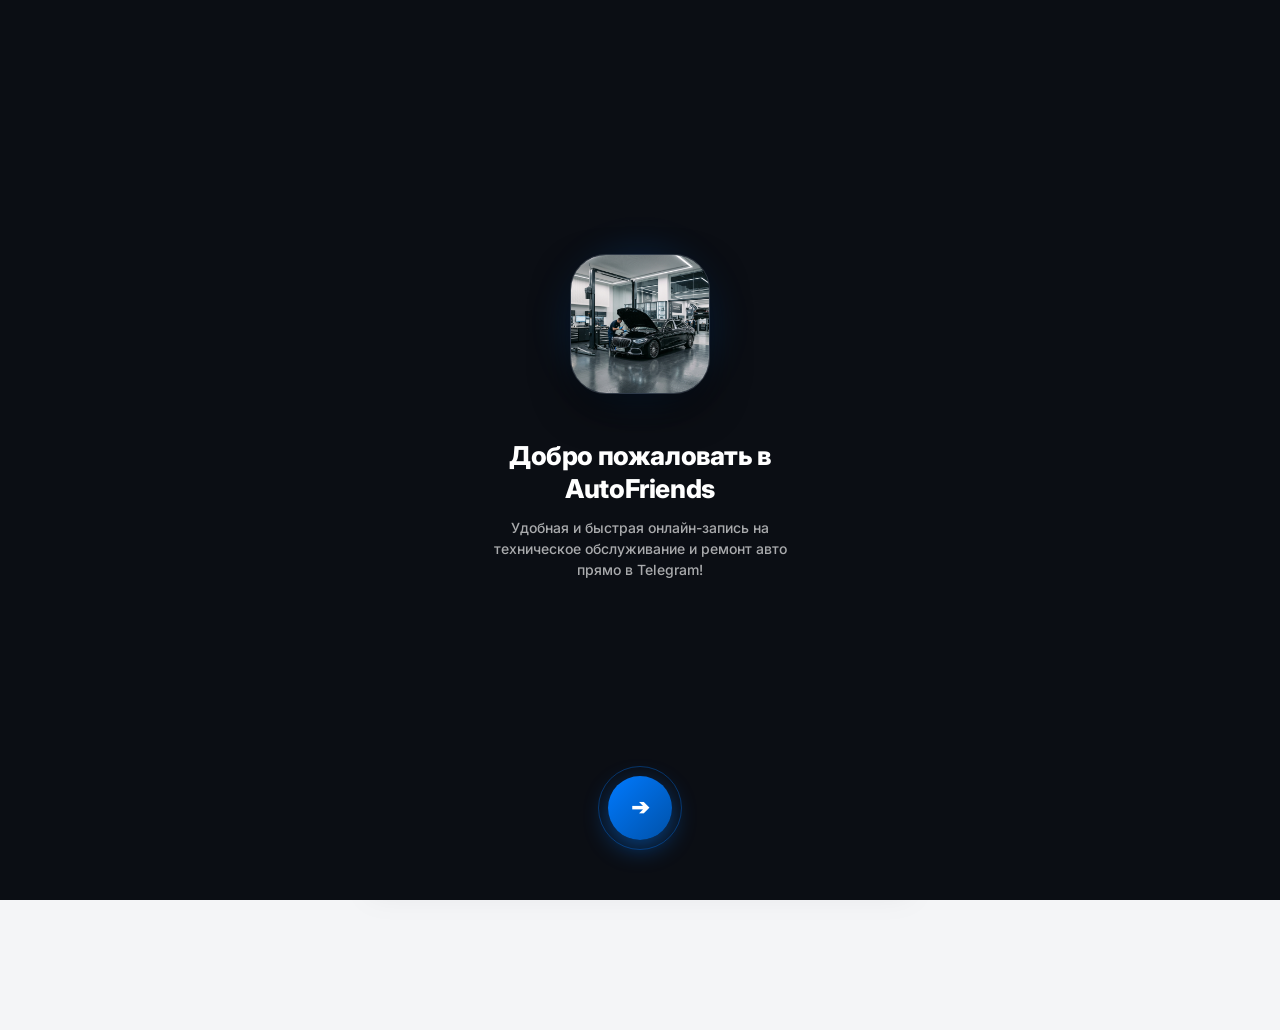
==== commit 8cc23ce8: "Implement reference-matched Welcome screen overlay shown on launch, requesting phone on arrow press " ====
--- a/index.html
+++ b/index.html
@@ -8,32 +8,35 @@
   <link rel="preconnect" href="https://fonts.googleapis.com">
   <link rel="preconnect" href="https://fonts.gstatic.com" crossorigin>
   <link href="https://fonts.googleapis.com/css2?family=Inter:wght@400;500;600;700;800&display=swap" rel="stylesheet">
-  <link rel="stylesheet" href="style.css?v=63.0" />
+  <link rel="stylesheet" href="style.css?v=64.0" />
 </head>
 <body>
 
   <!-- ══════════════════════════════════════════════
-       WELCOME ONBOARDING SCREEN (Hand Phone Request)
+       WELCOME ONBOARDING SCREEN (Exact Reference Match)
        ══════════════════════════════════════════════ -->
-  <div id="triton-onboarding-screen" class="af-onboarding-overlay hidden">
-    <div style="display:flex;justify-content:flex-end;">
-      <button type="button" id="onboarding-cancel-btn" style="background:none;border:none;color:var(--gray-3);font-size:14px;font-weight:600;cursor:pointer;">Пропустить</button>
+  <div id="triton-onboarding-screen" class="af-welcome-overlay">
+    
+    <div class="af-welcome-content">
+      <!-- 3D Auto Service Badge -->
+      <div class="af-welcome-graphic">
+        <div class="af-graphic-glow"></div>
+        <img src="images/hero.jpg" alt="AutoFriends Logo" class="af-graphic-img" />
+      </div>
+
+      <!-- Welcome Title & Description -->
+      <h1 class="af-welcome-title">Добро пожаловать в AutoFriends</h1>
+      <p class="af-welcome-sub">Удобная и быстрая онлайн-запись на техническое обслуживание и ремонт авто прямо в Telegram!</p>
     </div>
 
-    <div class="af-onboard-center">
-      <div class="af-onboard-icon">
-        <img src="images/hero.jpg" alt="AutoFriends" />
-      </div>
-      <h2 class="af-onboard-title">AutoFriends Сервис</h2>
-      <p class="af-onboard-sub">Удобная и быстрая онлайн-запись на ремонт и техническое обслуживание авто</p>
-    </div>
-
-    <div>
-      <button type="button" class="af-hand-phone-btn" id="onboarding-next-btn">
-        <span>📲 Предоставить номер</span>
-        <span style="font-size:18px;">🖐️</span>
+    <!-- Bottom Circular Arrow Button with Ripple Ring -->
+    <div class="af-welcome-action">
+      <div class="af-arrow-ripple"></div>
+      <button type="button" class="af-welcome-arrow-btn" id="onboarding-next-btn">
+        <span>➔</span>
       </button>
     </div>
+
   </div>
 
   <!-- ══════════════════════════════════════════════
@@ -414,6 +417,6 @@
     <div id="toast" class="glass-toast hidden"></div>
   </div>
 
-  <script src="app.js?v=63.0"></script>
+  <script src="app.js?v=64.0"></script>
 </body>
 </html>
--- a/style.css
+++ b/style.css
@@ -1071,82 +1071,129 @@
   font-weight: 800;
 }
 
-/* Onboarding Modal with Hand Phone Request Button */
-.af-onboarding-overlay {
+/* ═══════════════════════════════════════════════════════════
+   WELCOME ONBOARDING OVERLAY (Exact Reference Match)
+   ═══════════════════════════════════════════════════════════ */
+
+.af-welcome-overlay {
   position: fixed;
   inset: 0;
-  z-index: 999;
-  background: #ffffff;
-  display: none;
-  flex-direction: column;
+  z-index: 9999;
+  background: #0b0e14;
+  display: flex;
+  flex-direction: column;
+  align-items: center;
   justify-content: space-between;
-  padding: max(24px, env(safe-area-inset-top)) 24px max(36px, env(safe-area-inset-bottom));
-}
-
-.af-onboarding-overlay.visible {
-  display: flex !important;
-  animation: afFade 0.3s var(--ease) both;
-}
-
-.af-onboard-center {
-  display: flex;
-  flex-direction: column;
-  align-items: center;
+  padding: max(48px, env(safe-area-inset-top)) 28px max(50px, env(safe-area-inset-bottom));
+  color: #ffffff;
   text-align: center;
+  transition: opacity 0.35s var(--ease), transform 0.35s var(--ease);
+}
+
+.af-welcome-overlay.hidden {
+  opacity: 0;
+  pointer-events: none;
+  transform: scale(0.98);
+}
+
+.af-welcome-content {
+  display: flex;
+  flex-direction: column;
+  align-items: center;
   margin: auto 0;
-}
-
-.af-onboard-icon {
+  max-width: 320px;
+}
+
+.af-welcome-graphic {
+  position: relative;
+  width: 160px;
+  height: 160px;
+  margin-bottom: 36px;
+  display: flex;
+  align-items: center;
+  justify-content: center;
+}
+
+.af-graphic-glow {
+  position: absolute;
+  inset: -10px;
+  border-radius: 40px;
+  background: radial-gradient(circle, rgba(0, 122, 255, 0.45) 0%, rgba(11, 14, 20, 0) 70%);
+  filter: blur(14px);
+}
+
+.af-graphic-img {
+  position: relative;
+  z-index: 2;
   width: 140px;
   height: 140px;
-  border-radius: 32px;
-  overflow: hidden;
-  margin-bottom: 24px;
-  box-shadow: var(--shadow-md);
-}
-
-.af-onboard-icon img {
-  width: 100%;
-  height: 100%;
+  border-radius: 36px;
   object-fit: cover;
-}
-
-.af-onboard-title {
-  font-size: 24px;
-  font-weight: 800;
-  color: var(--dark);
-  margin-bottom: 8px;
-}
-
-.af-onboard-sub {
+  box-shadow: 0 16px 36px rgba(0, 0, 0, 0.5);
+  border: 1px solid rgba(255, 255, 255, 0.15);
+}
+
+.af-welcome-title {
+  font-size: 26px;
+  font-weight: 800;
+  color: #ffffff;
+  margin-bottom: 12px;
+  letter-spacing: -0.4px;
+  line-height: 1.25;
+}
+
+.af-welcome-sub {
   font-size: 14px;
-  color: var(--gray-3);
-  line-height: 1.45;
-  max-width: 280px;
-}
-
-.af-hand-phone-btn {
-  width: 100%;
-  max-width: 320px;
-  padding: 16px 24px;
-  border-radius: var(--r-pill);
-  background: var(--dark);
+  color: rgba(255, 255, 255, 0.65);
+  line-height: 1.5;
+  font-weight: 500;
+}
+
+.af-welcome-action {
+  position: relative;
+  display: flex;
+  align-items: center;
+  justify-content: center;
+  margin-bottom: 10px;
+}
+
+.af-arrow-ripple {
+  position: absolute;
+  width: 84px;
+  height: 84px;
+  border-radius: 50%;
+  border: 1px solid rgba(0, 122, 255, 0.35);
+  animation: afPulse 2s infinite var(--ease);
+}
+
+@keyframes afPulse {
+  0% { transform: scale(0.85); opacity: 0.8; }
+  50% { transform: scale(1.15); opacity: 0.3; }
+  100% { transform: scale(0.85); opacity: 0.8; }
+}
+
+.af-welcome-arrow-btn {
+  position: relative;
+  z-index: 2;
+  width: 64px;
+  height: 64px;
+  border-radius: 50%;
+  background: linear-gradient(135deg, #007aff 0%, #0051a8 100%);
   color: #ffffff;
-  font-size: 15px;
+  border: none;
+  font-size: 22px;
   font-weight: 800;
   display: flex;
   align-items: center;
   justify-content: center;
-  gap: 10px;
-  border: none;
-  cursor: pointer;
-  box-shadow: var(--shadow-md);
-  margin: 0 auto;
-  transition: transform 0.18s var(--spring);
-}
-
-.af-hand-phone-btn:active {
-  transform: scale(0.95);
+  cursor: pointer;
+  box-shadow: 0 8px 24px rgba(0, 122, 255, 0.45);
+  transition: transform 0.18s var(--spring), box-shadow 0.18s var(--ease);
+}
+
+.af-welcome-arrow-btn:active {
+  transform: scale(0.92);
+  box-shadow: 0 4px 16px rgba(0, 122, 255, 0.3);
 }
 
 .modal-overlay {
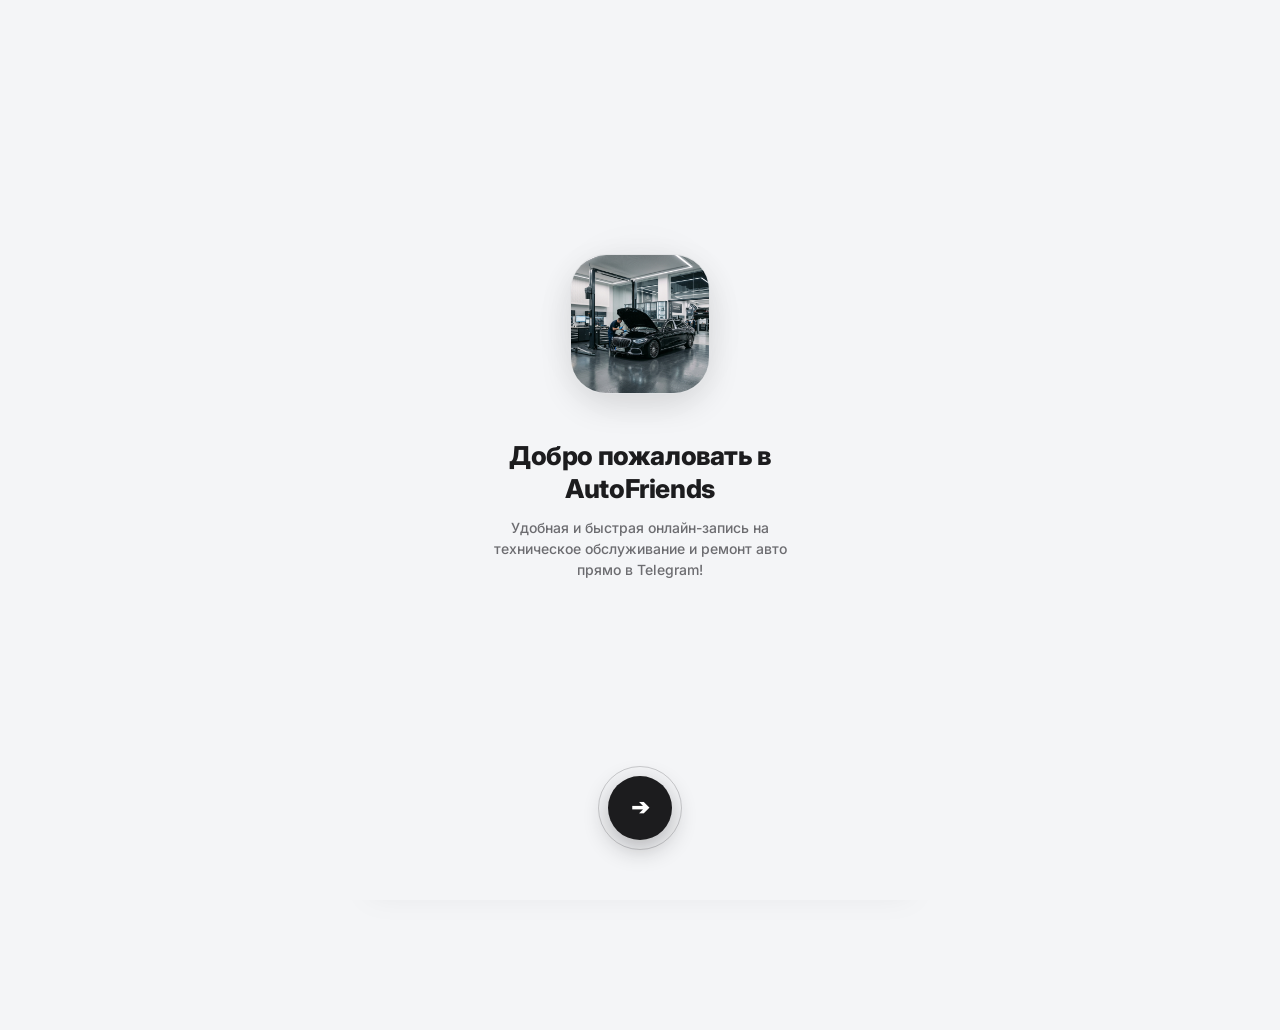
==== commit 513f8f46: "Add upcoming booking reminder card with live countdown timer to home screen" ====
--- a/index.html
+++ b/index.html
@@ -8,12 +8,12 @@
   <link rel="preconnect" href="https://fonts.googleapis.com">
   <link rel="preconnect" href="https://fonts.gstatic.com" crossorigin>
   <link href="https://fonts.googleapis.com/css2?family=Inter:wght@400;500;600;700;800&display=swap" rel="stylesheet">
-  <link rel="stylesheet" href="style.css?v=64.0" />
+  <link rel="stylesheet" href="style.css?v=65.0" />
 </head>
 <body>
 
   <!-- ══════════════════════════════════════════════
-       WELCOME ONBOARDING SCREEN (Exact Reference Match)
+       WELCOME ONBOARDING SCREEN (AutoFriends Style)
        ══════════════════════════════════════════════ -->
   <div id="triton-onboarding-screen" class="af-welcome-overlay">
     
@@ -62,7 +62,7 @@
     <main class="content">
 
       <!-- ════════════════════════════════════════
-           🏠 TAB 1: ГЛАВНАЯ (Hero Slider + Big CTA + Advantages)
+           🏠 TAB 1: ГЛАВНАЯ (Promo Banner + Booking Reminder + Live Countdown + CTA)
            ════════════════════════════════════════ -->
       <section id="tab-home" class="tab-content active">
 
@@ -107,13 +107,18 @@
           </div>
         </div>
 
-        <!-- 2. Big Action CTA Button -->
+        <!-- 2. Upcoming Active Booking Reminder & Live Countdown Card -->
+        <div id="home-active-booking-container">
+          <!-- Populated dynamically via app.js -->
+        </div>
+
+        <!-- 3. Big Action CTA Button -->
         <button type="button" class="af-home-cta-btn" data-tab="booking" data-step="1">
           <span>🚀 Записаться на обслуживание</span>
           <span style="font-size:18px;">➔</span>
         </button>
 
-        <!-- 3. Service Advantages Cards -->
+        <!-- 4. Service Advantages Cards -->
         <div class="af-advantages-grid">
           <div class="af-adv-card">
             <div class="af-adv-icon">🛠️</div>
@@ -417,6 +422,6 @@
     <div id="toast" class="glass-toast hidden"></div>
   </div>
 
-  <script src="app.js?v=64.0"></script>
+  <script src="app.js?v=65.0"></script>
 </body>
 </html>
--- a/style.css
+++ b/style.css
@@ -269,6 +269,167 @@
   background: var(--dark);
 }
 
+/* ═══════════════════════════════════════════════════════════
+   UPCOMING BOOKING REMINDER & LIVE COUNTDOWN CARD
+   ═══════════════════════════════════════════════════════════ */
+
+.af-reminder-card {
+  background: var(--bg-card);
+  border-radius: var(--r-lg);
+  padding: 18px 20px;
+  box-shadow: var(--shadow-md);
+  border: 1.5px solid rgba(28, 28, 30, 0.08);
+  display: flex;
+  flex-direction: column;
+  gap: 12px;
+  position: relative;
+  overflow: hidden;
+}
+
+.af-reminder-header {
+  display: flex;
+  align-items: center;
+  justify-content: space-between;
+}
+
+.af-reminder-badge {
+  display: inline-flex;
+  align-items: center;
+  gap: 6px;
+  padding: 4px 10px;
+  background: var(--bg-pill);
+  border-radius: var(--r-pill);
+  font-size: 11px;
+  font-weight: 800;
+  color: var(--dark);
+  text-transform: uppercase;
+  letter-spacing: 0.4px;
+}
+
+.af-reminder-status-tag {
+  font-size: 12px;
+  font-weight: 800;
+  padding: 4px 10px;
+  border-radius: var(--r-pill);
+}
+
+.af-reminder-status-tag.approved {
+  background: rgba(52, 199, 89, 0.14);
+  color: #248a3d;
+}
+
+.af-reminder-status-tag.pending {
+  background: rgba(255, 204, 0, 0.18);
+  color: #b38600;
+}
+
+.af-reminder-title {
+  font-size: 16px;
+  font-weight: 800;
+  color: var(--dark);
+  line-height: 1.3;
+}
+
+.af-reminder-meta {
+  display: flex;
+  flex-direction: column;
+  gap: 4px;
+  font-size: 13px;
+  color: var(--gray-2);
+  font-weight: 600;
+}
+
+/* Live Countdown Box */
+.af-countdown-box {
+  background: var(--dark);
+  color: #ffffff;
+  border-radius: var(--r-md);
+  padding: 12px 16px;
+  display: flex;
+  align-items: center;
+  justify-content: space-between;
+  box-shadow: 0 4px 14px rgba(28, 28, 30, 0.2);
+}
+
+.af-countdown-label {
+  font-size: 12px;
+  font-weight: 700;
+  color: rgba(255, 255, 255, 0.7);
+  text-transform: uppercase;
+  letter-spacing: 0.5px;
+}
+
+.af-countdown-value {
+  font-size: 15.5px;
+  font-weight: 800;
+  font-family: var(--font-main);
+  color: #ffffff;
+  letter-spacing: 0.5px;
+}
+
+.af-reminder-actions {
+  display: flex;
+  gap: 8px;
+  margin-top: 2px;
+}
+
+.af-reminder-btn {
+  flex: 1;
+  padding: 10px 14px;
+  font-size: 13px;
+  font-weight: 700;
+  border-radius: var(--r-md);
+  border: none;
+  cursor: pointer;
+  text-align: center;
+  transition: transform 0.15s var(--spring), background 0.15s var(--ease);
+}
+
+.af-reminder-btn-primary {
+  background: var(--dark);
+  color: #ffffff;
+}
+
+.af-reminder-btn-secondary {
+  background: var(--bg-pill);
+  color: var(--dark);
+}
+
+.af-reminder-btn:active {
+  transform: scale(0.96);
+}
+
+/* Empty State Card when no active booking */
+.af-no-booking-card {
+  background: var(--bg-card);
+  border-radius: var(--r-lg);
+  padding: 16px 18px;
+  box-shadow: var(--shadow-sm);
+  border: 1px solid rgba(0, 0, 0, 0.04);
+  display: flex;
+  align-items: center;
+  gap: 14px;
+}
+
+.af-no-booking-icon {
+  width: 42px;
+  height: 42px;
+  border-radius: 50%;
+  background: var(--bg-pill);
+  display: flex;
+  align-items: center;
+  justify-content: center;
+  font-size: 20px;
+  flex-shrink: 0;
+}
+
+.af-no-booking-text {
+  font-size: 13px;
+  font-weight: 600;
+  color: var(--gray-2);
+  line-height: 1.4;
+}
+
 /* Big Hero CTA Button on Home Screen */
 .af-home-cta-btn {
   width: 100%;
@@ -1072,20 +1233,20 @@
 }
 
 /* ═══════════════════════════════════════════════════════════
-   WELCOME ONBOARDING OVERLAY (Exact Reference Match)
+   WELCOME ONBOARDING OVERLAY (AutoFriends Light/Charcoal Theme)
    ═══════════════════════════════════════════════════════════ */
 
 .af-welcome-overlay {
   position: fixed;
   inset: 0;
   z-index: 9999;
-  background: #0b0e14;
+  background: var(--bg);
   display: flex;
   flex-direction: column;
   align-items: center;
   justify-content: space-between;
   padding: max(48px, env(safe-area-inset-top)) 28px max(50px, env(safe-area-inset-bottom));
-  color: #ffffff;
+  color: var(--dark);
   text-align: center;
   transition: opacity 0.35s var(--ease), transform 0.35s var(--ease);
 }
@@ -1118,7 +1279,7 @@
   position: absolute;
   inset: -10px;
   border-radius: 40px;
-  background: radial-gradient(circle, rgba(0, 122, 255, 0.45) 0%, rgba(11, 14, 20, 0) 70%);
+  background: radial-gradient(circle, rgba(28, 28, 30, 0.12) 0%, rgba(244, 245, 247, 0) 70%);
   filter: blur(14px);
 }
 
@@ -1129,14 +1290,14 @@
   height: 140px;
   border-radius: 36px;
   object-fit: cover;
-  box-shadow: 0 16px 36px rgba(0, 0, 0, 0.5);
-  border: 1px solid rgba(255, 255, 255, 0.15);
+  box-shadow: var(--shadow-lg);
+  border: 1px solid rgba(0, 0, 0, 0.06);
 }
 
 .af-welcome-title {
   font-size: 26px;
   font-weight: 800;
-  color: #ffffff;
+  color: var(--dark);
   margin-bottom: 12px;
   letter-spacing: -0.4px;
   line-height: 1.25;
@@ -1144,7 +1305,7 @@
 
 .af-welcome-sub {
   font-size: 14px;
-  color: rgba(255, 255, 255, 0.65);
+  color: var(--gray-2);
   line-height: 1.5;
   font-weight: 500;
 }
@@ -1162,13 +1323,13 @@
   width: 84px;
   height: 84px;
   border-radius: 50%;
-  border: 1px solid rgba(0, 122, 255, 0.35);
+  border: 1.5px solid rgba(28, 28, 30, 0.2);
   animation: afPulse 2s infinite var(--ease);
 }
 
 @keyframes afPulse {
   0% { transform: scale(0.85); opacity: 0.8; }
-  50% { transform: scale(1.15); opacity: 0.3; }
+  50% { transform: scale(1.15); opacity: 0.2; }
   100% { transform: scale(0.85); opacity: 0.8; }
 }
 
@@ -1178,7 +1339,7 @@
   width: 64px;
   height: 64px;
   border-radius: 50%;
-  background: linear-gradient(135deg, #007aff 0%, #0051a8 100%);
+  background: var(--dark);
   color: #ffffff;
   border: none;
   font-size: 22px;
@@ -1187,13 +1348,14 @@
   align-items: center;
   justify-content: center;
   cursor: pointer;
-  box-shadow: 0 8px 24px rgba(0, 122, 255, 0.45);
-  transition: transform 0.18s var(--spring), box-shadow 0.18s var(--ease);
+  box-shadow: 0 8px 24px rgba(28, 28, 30, 0.3);
+  transition: transform 0.18s var(--spring), background 0.15s var(--ease), box-shadow 0.18s var(--ease);
 }
 
 .af-welcome-arrow-btn:active {
   transform: scale(0.92);
-  box-shadow: 0 4px 16px rgba(0, 122, 255, 0.3);
+  background: var(--dark-hover);
+  box-shadow: 0 4px 16px rgba(28, 28, 30, 0.2);
 }
 
 .modal-overlay {
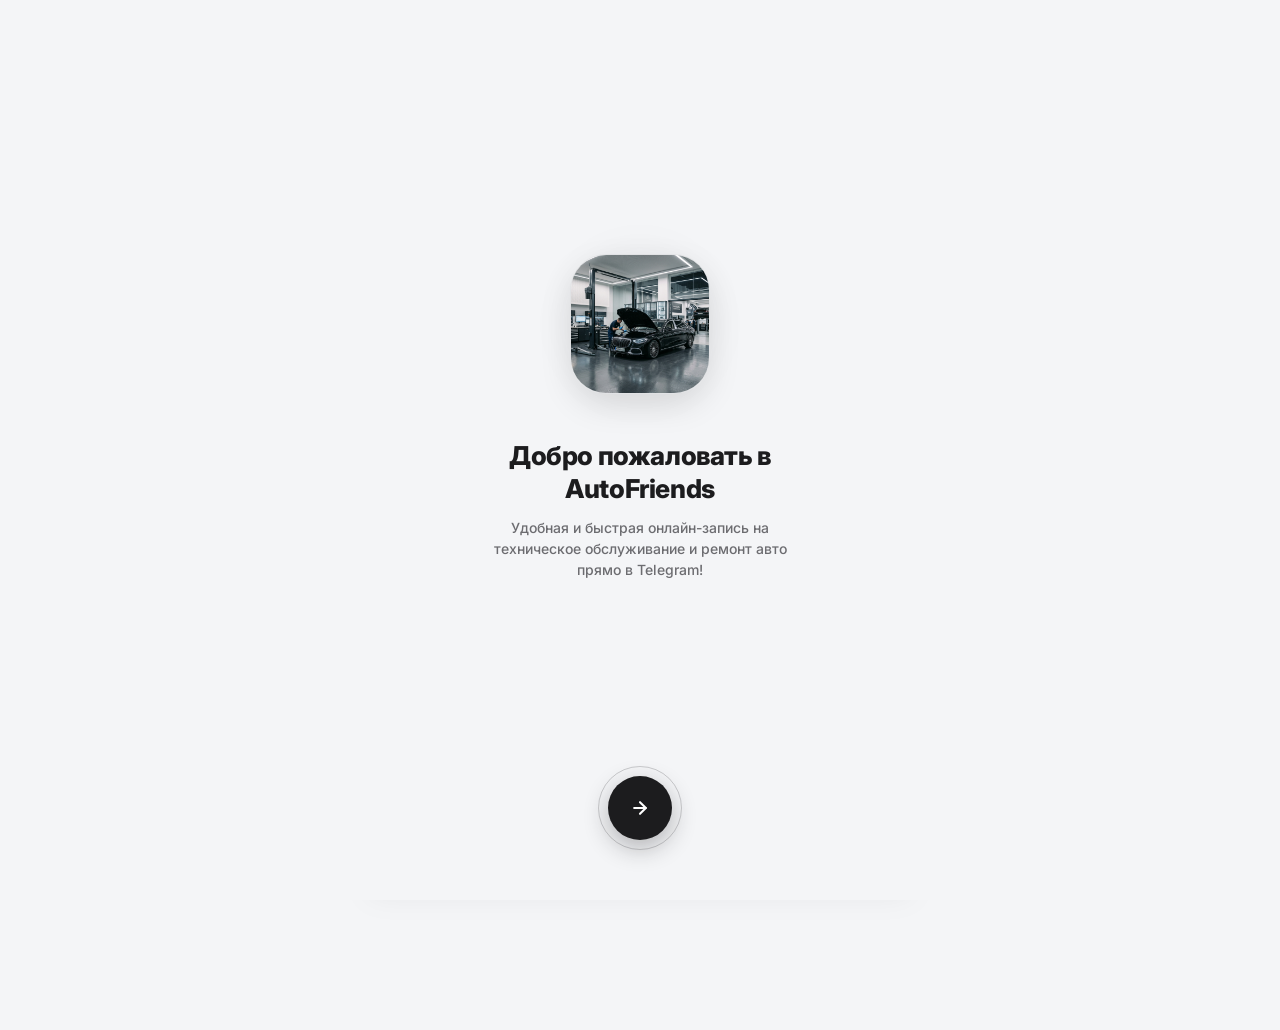
==== commit 4208fad3: "Remove emojis from all buttons, simplify moderator actions and retain delete from DB button" ====
--- a/index.html
+++ b/index.html
@@ -8,7 +8,7 @@
   <link rel="preconnect" href="https://fonts.googleapis.com">
   <link rel="preconnect" href="https://fonts.gstatic.com" crossorigin>
   <link href="https://fonts.googleapis.com/css2?family=Inter:wght@400;500;600;700;800&display=swap" rel="stylesheet">
-  <link rel="stylesheet" href="style.css?v=65.0" />
+  <link rel="stylesheet" href="style.css?v=68.0" />
 </head>
 <body>
 
@@ -18,22 +18,19 @@
   <div id="triton-onboarding-screen" class="af-welcome-overlay">
     
     <div class="af-welcome-content">
-      <!-- 3D Auto Service Badge -->
       <div class="af-welcome-graphic">
         <div class="af-graphic-glow"></div>
         <img src="images/hero.jpg" alt="AutoFriends Logo" class="af-graphic-img" />
       </div>
 
-      <!-- Welcome Title & Description -->
       <h1 class="af-welcome-title">Добро пожаловать в AutoFriends</h1>
       <p class="af-welcome-sub">Удобная и быстрая онлайн-запись на техническое обслуживание и ремонт авто прямо в Telegram!</p>
     </div>
 
-    <!-- Bottom Circular Arrow Button with Ripple Ring -->
     <div class="af-welcome-action">
       <div class="af-arrow-ripple"></div>
       <button type="button" class="af-welcome-arrow-btn" id="onboarding-next-btn">
-        <span>➔</span>
+        <svg width="20" height="20" viewBox="0 0 24 24" fill="none" stroke="currentColor" stroke-width="2.5" stroke-linecap="round" stroke-linejoin="round"><line x1="5" y1="12" x2="19" y2="12"></line><polyline points="12 5 19 12 12 19"></polyline></svg>
       </button>
     </div>
 
@@ -51,9 +48,10 @@
         <h1 class="af-header-title">AutoFriends</h1>
       </div>
 
-      <!-- User Profile Chip in Top Right Header -->
       <div class="af-user-chip" id="top-user-profile-btn" data-tab="profile">
-        <div class="af-user-avatar">👤</div>
+        <div class="af-user-avatar">
+          <svg width="14" height="14" viewBox="0 0 24 24" fill="none" stroke="currentColor" stroke-width="2"><path d="M20 21v-2a4 4 0 0 0-4-4H8a4 4 0 0 0-4 4v2"></path><circle cx="12" cy="7" r="4"></circle></svg>
+        </div>
         <span class="af-user-name" id="user-greeting">Клиент</span>
       </div>
     </header>
@@ -62,18 +60,18 @@
     <main class="content">
 
       <!-- ════════════════════════════════════════
-           🏠 TAB 1: ГЛАВНАЯ (Promo Banner + Booking Reminder + Live Countdown + CTA)
+           🏠 TAB 1: ГЛАВНАЯ
            ════════════════════════════════════════ -->
       <section id="tab-home" class="tab-content active">
 
-        <!-- 1. Top Auto-Sliding Promo Carousel -->
+        <!-- Top Auto-Sliding Promo Carousel -->
         <div class="af-carousel-wrapper" id="home-promo-carousel">
           <div class="af-carousel-track" id="carousel-track">
 
             <!-- Slide 1 -->
             <div class="af-carousel-slide" style="background-image: url('images/hero.jpg');" data-tab="booking" data-step="1">
               <div class="af-slide-glass-panel">
-                <span class="af-slide-tag">🔥 АКЦИЯ МЕСЯЦА</span>
+                <span class="af-slide-tag">АКЦИЯ МЕСЯЦА</span>
                 <h2 class="af-slide-title">Комплексное ТО со скидкой 15%</h2>
                 <p class="af-slide-sub">Замена масла + 3 фильтра с гарантией 12 месяцев</p>
               </div>
@@ -82,7 +80,7 @@
             <!-- Slide 2 -->
             <div class="af-carousel-slide" style="background-image: url('images/susp.jpg');" data-tab="booking" data-step="1">
               <div class="af-slide-glass-panel">
-                <span class="af-slide-tag">⚡ СПЕЦПРЕДЛОЖЕНИЕ</span>
+                <span class="af-slide-tag">СПЕЦПРЕДЛОЖЕНИЕ</span>
                 <h2 class="af-slide-title">Бесплатная диагностика подвески</h2>
                 <p class="af-slide-sub">При ремонте ходовой части от 3 000 ₽</p>
               </div>
@@ -91,7 +89,7 @@
             <!-- Slide 3 -->
             <div class="af-carousel-slide" style="background-image: url('images/ac.jpg');" data-tab="booking" data-step="1">
               <div class="af-slide-glass-panel">
-                <span class="af-slide-tag">❄️ КЛИМАТ СЕРВИС</span>
+                <span class="af-slide-tag">КЛИМАТ СЕРВИС</span>
                 <h2 class="af-slide-title">Заправка кондиционера за 1 990 ₽</h2>
                 <p class="af-slide-sub">Полная антибактериальная обработка системы</p>
               </div>
@@ -99,7 +97,6 @@
 
           </div>
 
-          <!-- Carousel Dots -->
           <div class="af-carousel-dots">
             <span class="af-dot active" data-index="0"></span>
             <span class="af-dot" data-index="1"></span>
@@ -107,47 +104,29 @@
           </div>
         </div>
 
-        <!-- 2. Upcoming Active Booking Reminder & Live Countdown Card -->
+        <!-- Upcoming Active Booking Reminder Card -->
         <div id="home-active-booking-container">
           <!-- Populated dynamically via app.js -->
         </div>
 
-        <!-- 3. Big Action CTA Button -->
+        <!-- Action CTA Button -->
         <button type="button" class="af-home-cta-btn" data-tab="booking" data-step="1">
-          <span>🚀 Записаться на обслуживание</span>
-          <span style="font-size:18px;">➔</span>
+          <div class="af-cta-text-group">
+            <span class="af-cta-main-title">Записаться на обслуживание</span>
+            <span class="af-cta-sub-title">Выбор мастера, даты и удобного времени</span>
+          </div>
+          <div class="af-cta-arrow-badge">➔</div>
         </button>
 
-        <!-- 4. Service Advantages Cards -->
-        <div class="af-advantages-grid">
-          <div class="af-adv-card">
-            <div class="af-adv-icon">🛠️</div>
-            <div class="af-adv-title">Официальный сервис</div>
-            <div class="af-adv-sub">Сертифицированное оборудование и гарантия на работы 12 месяцев</div>
-          </div>
-
-          <div class="af-adv-card">
-            <div class="af-adv-icon">☕</div>
-            <div class="af-adv-title">Зона ожидания и кофейня</div>
-            <div class="af-adv-sub">Комфортная лаунж-зона, свежий кофе и свободный Wi-Fi</div>
-          </div>
-
-          <div class="af-adv-card">
-            <div class="af-adv-icon">⏱️</div>
-            <div class="af-adv-title">Без очередей</div>
-            <div class="af-adv-sub">Прием автомобиля строго по времени вашей онлайн-записи</div>
-          </div>
-        </div>
-
       </section>
 
       <!-- ════════════════════════════════════════
-           🏷 TAB 2: УСЛУГИ / БРОНИРОВАНИЕ (Clean Navigation & Pixel-Perfect Rows)
+           🏷 TAB 2: УСЛУГИ / БРОНИРОВАНИЕ
            ════════════════════════════════════════ -->
       <section id="tab-booking" class="tab-content">
 
         <div class="af-card">
-          <h2 style="font-size:17px;font-weight:800;color:var(--dark);">📅 Онлайн-запись</h2>
+          <h2 style="font-size:17px;font-weight:800;color:var(--dark);">Онлайн-запись</h2>
           <p style="font-size:13px;color:var(--gray-3);">Выберите категорию, добавьте услуги и выберите время</p>
         </div>
 
@@ -161,19 +140,15 @@
 
         <form id="booking-form" style="display:flex;flex-direction:column;gap:16px;">
 
-          <!-- Step 1: Big Rounded Rectangles Categories -->
+          <!-- Step 1 -->
           <div class="wizard-step-content active" id="form-step-1">
-
-            <!-- Level 1 View: Main Categories Cards -->
             <div id="cat-overview-view" class="af-form-group">
               <label class="af-label">Выберите категорию услуг:</label>
-              <input type="text" id="wizard-search-input" class="af-input" placeholder="🔍 Быстрый поиск услуги (ГРМ, масло, колодки)..." />
+              <input type="text" id="wizard-search-input" class="af-input" placeholder="Поиск услуги (ГРМ, масло, колодки)..." />
               
-              <!-- Container for Big Rectangle Category Cards -->
               <div id="categories-cards-container" class="af-category-grid" style="margin-top:6px;"></div>
             </div>
 
-            <!-- Level 2 View: Subservices of Selected Category -->
             <div id="cat-subservices-view" class="af-form-group hidden">
               <div class="af-subservices-header-box">
                 <button type="button" id="back-to-categories-btn" class="af-back-cat-btn">
@@ -185,7 +160,6 @@
               <div id="subservices-list-container" class="af-subservices-container"></div>
             </div>
 
-            <!-- Summary of Selected Services -->
             <div id="selected-summary"></div>
 
             <button type="button" class="af-btn-primary" id="to-step-2-btn">
@@ -193,8 +167,14 @@
             </button>
           </div>
 
-          <!-- Step 2: Master & Calendar -->
+          <!-- Step 2 -->
           <div class="wizard-step-content hidden" id="form-step-2">
+
+            <div id="reschedule-notice-badge" class="af-card hidden" style="background: rgba(255, 204, 0, 0.14); border-color: rgba(255, 204, 0, 0.4); padding: 14px 16px;">
+              <div style="font-size:14px; font-weight:800; color: var(--dark);" id="reschedule-notice-title">Перенос записи</div>
+              <div style="font-size:12.5px; color: var(--gray-2); margin-top:2px;">Выберите новую дату и время. Марка авто, услуги и телефон будут сохранены автоматически.</div>
+            </div>
+
             <div class="af-form-group">
               <label class="af-label">Выберите мастера:</label>
               <div id="masters-container" style="display:flex;flex-direction:column;gap:10px;"></div>
@@ -218,11 +198,16 @@
 
             <div style="display:grid;grid-template-columns:auto 1fr;gap:10px;">
               <button type="button" class="af-btn-secondary" id="back-to-step-1-btn">← Назад</button>
+              
               <button type="button" class="af-btn-primary" id="to-step-3-btn">Далее: Данные авто ➔</button>
-            </div>
-          </div>
-
-          <!-- Step 3: Car Info -->
+
+              <button type="button" class="af-btn-primary hidden" id="confirm-reschedule-btn" style="background:var(--dark);">
+                Подтвердить перенос записи
+              </button>
+            </div>
+          </div>
+
+          <!-- Step 3 -->
           <div class="wizard-step-content hidden" id="form-step-3">
             <div class="af-form-group">
               <label class="af-label" for="car-model">Марка и модель авто:</label>
@@ -240,7 +225,7 @@
             </div>
           </div>
 
-          <!-- Step 4: Summary -->
+          <!-- Step 4 -->
           <div class="wizard-step-content hidden" id="form-step-4">
             <div class="af-form-group">
               <label class="af-label">Детали записи:</label>
@@ -251,7 +236,10 @@
               <label class="af-label" for="phone-number">Телефон для связи:</label>
               <div style="display:flex;gap:8px;">
                 <input type="tel" id="phone-number" class="af-input" placeholder="+7 (999) 000-00-00" readonly required style="flex:1;" />
-                <button type="button" id="edit-phone-btn" class="af-btn-secondary" style="padding:12px 16px;">✏️</button>
+                <button type="button" id="edit-phone-btn" class="af-btn-secondary" style="padding:10px 14px;font-size:13px;display:inline-flex;align-items:center;gap:4px;">
+                  <svg width="14" height="14" viewBox="0 0 24 24" fill="none" stroke="currentColor" stroke-width="2"><path d="M12 20h9"></path><path d="M16.5 3.5a2.121 2.121 0 0 1 3 3L7 19l-4 1 1-4L16.5 3.5z"></path></svg>
+                  Изменить
+                </button>
               </div>
             </div>
 
@@ -268,7 +256,7 @@
             <div style="display:grid;grid-template-columns:auto 1fr;gap:10px;">
               <button type="button" class="af-btn-secondary" id="back-to-step-3-btn">← Назад</button>
               <button type="submit" class="af-btn-primary" id="submit-booking-btn" disabled>
-                🚀 Подтвердить запись
+                Подтвердить запись
               </button>
             </div>
           </div>
@@ -277,7 +265,7 @@
       </section>
 
       <!-- ════════════════════════════════════════
-           📅 TAB 3: ЗАПИСИ (User Bookings List)
+           📅 TAB 3: ЗАПИСИ
            ════════════════════════════════════════ -->
       <section id="tab-bookings-list" class="tab-content">
         <div class="af-section-header">
@@ -287,13 +275,14 @@
       </section>
 
       <!-- ════════════════════════════════════════
-           👤 TAB 4: ПРОФИЛЬ & МОДЕРАЦИЯ (Centered Avatar + Refined Moderator Layout)
+           👤 TAB 4: ПРОФИЛЬ & МОДЕРАЦИЯ
            ════════════════════════════════════════ -->
       <section id="tab-profile" class="tab-content">
 
-        <!-- Centered Profile Card: Avatar on Top, Name under Avatar, Phone under Name -->
         <div class="af-card af-profile-centered-header">
-          <div class="af-user-avatar-large">👤</div>
+          <div class="af-user-avatar-large">
+            <svg width="28" height="28" viewBox="0 0 24 24" fill="none" stroke="currentColor" stroke-width="2"><path d="M20 21v-2a4 4 0 0 0-4-4H8a4 4 0 0 0-4 4v2"></path><circle cx="12" cy="7" r="4"></circle></svg>
+          </div>
           <div class="af-profile-name-large" id="profile-name">Клиент</div>
           <div class="af-profile-phone-sub" id="profile-phone">Телефон: Не указан</div>
         </div>
@@ -314,14 +303,14 @@
         </div>
 
         <button id="admin-profile-btn" class="af-btn-primary hidden">
-          🛡 Панель модератора
+          Панель модератора
         </button>
 
-        <!-- Refined Admin Moderation Panel -->
+        <!-- Admin Moderation Panel -->
         <div id="admin-panel-section" class="hidden" style="display:flex;flex-direction:column;gap:16px;">
           <div class="af-card">
             <div class="af-mod-header">
-              <span class="af-mod-badge">👨‍🔧 МОДЕРАЦИЯ СМЕН</span>
+              <span class="af-mod-badge">МОДЕРАЦИЯ СМЕН</span>
               <h3 class="af-mod-title">Управление мастерами</h3>
               <p class="af-mod-desc">Снятие мастера со смены с предложением перезаписи клиентам</p>
             </div>
@@ -346,14 +335,14 @@
             </div>
 
             <button type="button" id="adm-trigger-reschedule-btn" class="af-btn-primary" style="background:var(--red);margin-top:6px;">
-              ⚠️ Снять мастера и уведомить клиентов
+              Снять мастера и уведомить клиентов
             </button>
           </div>
 
           <div class="af-admin-filter-bar" id="admin-status-pills">
             <button type="button" class="af-filter-chip active" data-status="all">Все заявки</button>
-            <button type="button" class="af-filter-chip" data-status="На рассмотрении">⏳ Ожидают</button>
-            <button type="button" class="af-filter-chip" data-status="Одобрена">✅ Одобрены</button>
+            <button type="button" class="af-filter-chip" data-status="На рассмотрении">Ожидают</button>
+            <button type="button" class="af-filter-chip" data-status="Одобрена">Одобрены</button>
           </div>
 
           <div id="admin-bookings-list" style="display:flex;flex-direction:column;gap:12px;"></div>
@@ -363,16 +352,12 @@
 
     </main>
 
-    <!-- ════════════════════════════════════════
-         CURVED NOTCHED BOTTOM NAVIGATION BAR (Snug Cutout & Exact Baseline Labels)
-         ════════════════════════════════════════ -->
+    <!-- Bottom Navigation Bar -->
     <nav class="af-navbar" id="main-nav">
-      <!-- SVG Snug Curved Notch Background Path -->
       <svg class="af-navbar-svg" viewBox="0 0 400 70" preserveAspectRatio="none">
         <path d="M 0,0 L 158,0 C 170,0 174,32 200,32 C 226,32 230,0 242,0 L 400,0 L 400,70 L 0,70 Z" fill="rgba(255, 255, 255, 0.96)"/>
       </svg>
 
-      <!-- 1. Главная -->
       <button class="af-nav-item active" data-tab="home">
         <span class="af-nav-icon">
           <svg viewBox="0 0 24 24"><path d="M19 17h2c.6 0 1-.4 1-1v-3c0-.9-.7-1.7-1.5-1.9C18.7 10.6 16 10 12 10s-6.7.6-8.5 1.1C2.7 11.3 2 12.1 2 13v3c0 .6.4 1 1 1h2m2 0a2 2 0 1 0 4 0 2 2 0 1 0-4 0m8 0a2 2 0 1 0 4 0 2 2 0 1 0-4 0M5 10l1.7-4.2C7 5.1 7.7 4.5 8.5 4.5h7c.8 0 1.5.6 1.8 1.3L19 10"/></svg>
@@ -380,7 +365,6 @@
         <span class="af-nav-lbl">Главная</span>
       </button>
 
-      <!-- 2. Услуги (Center Elevated Floating Circle Button in Snug Notch) -->
       <button class="af-nav-item af-nav-center-fab" data-tab="booking" data-step="1">
         <span class="af-fab-circle">
           <svg viewBox="0 0 24 24"><path d="M14.7 6.3a1 1 0 0 0 0 1.4l1.6 1.6a1 1 0 0 0 1.4 0l3.77-3.77a6 6 0 0 1-7.94 7.94l-6.91 6.91a2.12 2.12 0 0 1-3-3l6.91-6.91a6 6 0 0 1 7.94-7.94l-3.76 3.76z"/></svg>
@@ -388,7 +372,6 @@
         <span class="af-nav-lbl">Услуги</span>
       </button>
 
-      <!-- 3. Записи -->
       <button class="af-nav-item" data-tab="bookings-list">
         <span class="af-nav-icon">
           <svg viewBox="0 0 24 24"><rect x="3" y="4" width="18" height="18" rx="2" ry="2"/><line x1="16" y1="2" x2="16" y2="6"/><line x1="8" y1="2" x2="8" y2="6"/><line x1="3" y1="10" x2="21" y2="10"/></svg>
@@ -401,7 +384,7 @@
     <div id="admin-modal" class="modal-overlay hidden">
       <div class="modal-card">
         <h3 id="modal-title">Решение по заявке</h3>
-        <textarea id="modal-comment" class="af-input" placeholder="Примечание клиенту..." rows="3"></textarea>
+        <textarea id="modal-comment" class="af-input" placeholder="Примечание клиенту (необязательно)..." rows="3"></textarea>
         <div style="display:flex;gap:8px;">
           <button id="modal-cancel-btn" class="af-btn-secondary" style="flex:1;">Отмена</button>
           <button id="modal-confirm-btn" class="af-btn-primary" style="flex:1;">Подтвердить</button>
@@ -411,7 +394,7 @@
 
     <div id="privacy-modal" class="modal-overlay hidden">
       <div class="modal-card">
-        <h3>🔒 Политика конфиденциальности</h3>
+        <h3>Политика конфиденциальности</h3>
         <p style="font-size:13px;color:var(--gray-3);line-height:1.5;">
           Мы собираем ваше имя, телефон и данные авто исключительно для оформления записи в сервисе.
         </p>
@@ -422,6 +405,6 @@
     <div id="toast" class="glass-toast hidden"></div>
   </div>
 
-  <script src="app.js?v=65.0"></script>
+  <script src="app.js?v=68.0"></script>
 </body>
 </html>
--- a/style.css
+++ b/style.css
@@ -430,64 +430,70 @@
   line-height: 1.4;
 }
 
-/* Big Hero CTA Button on Home Screen */
+/* ═══════════════════════════════════════════════════════════
+   REDESIGNED DISTINCT HOME ACTION CTA BUTTON
+   ═══════════════════════════════════════════════════════════ */
+
 .af-home-cta-btn {
   width: 100%;
-  padding: 18px 24px;
+  padding: 20px 22px;
+  background: #ffffff;
+  color: var(--dark);
+  border: 2.5px solid var(--dark);
+  border-radius: var(--r-lg);
+  display: flex;
+  align-items: center;
+  justify-content: space-between;
+  cursor: pointer;
+  box-shadow: 0 8px 24px rgba(28, 28, 30, 0.08);
+  transition: transform 0.18s var(--spring), background 0.15s var(--ease), box-shadow 0.18s var(--ease);
+}
+
+.af-cta-text-group {
+  display: flex;
+  flex-direction: column;
+  align-items: flex-start;
+  gap: 3px;
+  text-align: left;
+}
+
+.af-cta-main-title {
+  font-size: 16.5px;
+  font-weight: 800;
+  color: var(--dark);
+  letter-spacing: -0.2px;
+}
+
+.af-cta-sub-title {
+  font-size: 12.5px;
+  font-weight: 600;
+  color: var(--gray-2);
+}
+
+.af-cta-arrow-badge {
+  width: 42px;
+  height: 42px;
+  border-radius: 50%;
   background: var(--dark);
   color: #ffffff;
-  border: none;
-  border-radius: var(--r-lg);
-  font-size: 16px;
-  font-weight: 800;
-  font-family: var(--font-main);
-  display: flex;
-  align-items: center;
-  justify-content: space-between;
-  cursor: pointer;
-  box-shadow: var(--shadow-md);
-  transition: transform 0.18s var(--spring), background 0.15s var(--ease);
+  display: flex;
+  align-items: center;
+  justify-content: center;
+  font-size: 18px;
+  font-weight: 800;
+  flex-shrink: 0;
+  box-shadow: 0 4px 12px rgba(28, 28, 30, 0.25);
+  transition: transform 0.15s var(--spring);
 }
 
 .af-home-cta-btn:active {
   transform: scale(0.97);
-  background: var(--dark-hover);
-}
-
-/* Advantage Cards Grid on Home Tab */
-.af-advantages-grid {
-  display: flex;
-  flex-direction: column;
-  gap: 12px;
-}
-
-.af-adv-card {
-  background: var(--bg-card);
-  border-radius: var(--r-lg);
-  padding: 18px 20px;
+  background: var(--bg-pill);
   box-shadow: var(--shadow-sm);
-  border: 1px solid rgba(0, 0, 0, 0.04);
-  display: flex;
-  flex-direction: column;
-  gap: 4px;
-}
-
-.af-adv-icon {
-  font-size: 26px;
-  margin-bottom: 4px;
-}
-
-.af-adv-title {
-  font-size: 16px;
-  font-weight: 800;
-  color: var(--dark);
-}
-
-.af-adv-sub {
-  font-size: 13px;
-  color: var(--gray-2);
-  line-height: 1.4;
-  font-weight: 500;
+}
+
+.af-home-cta-btn:active .af-cta-arrow-badge {
+  transform: scale(0.92);
 }
 
 /* ═══════════════════════════════════════════════════════════
